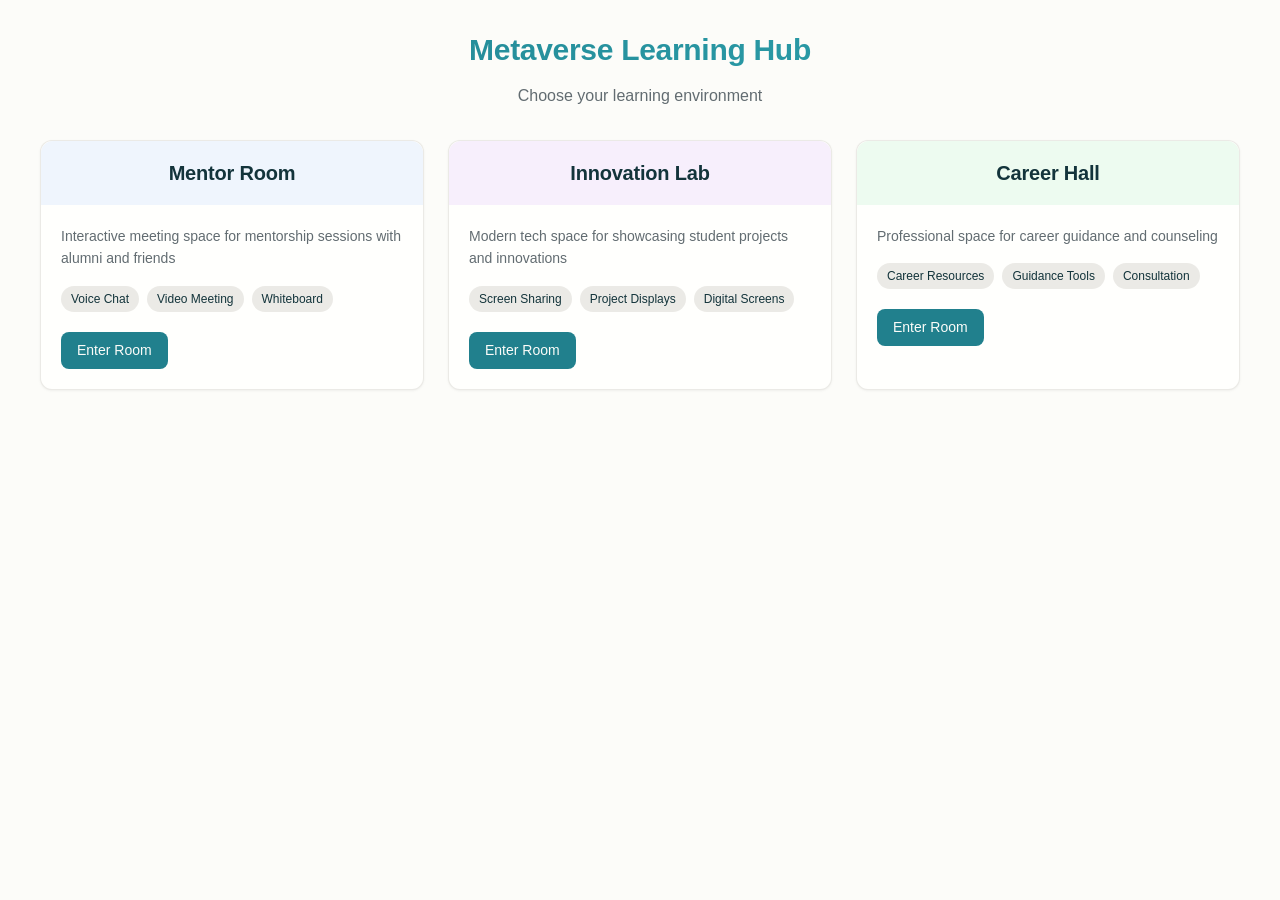
==== index.html @ 25797604 "Initial commit" ====
<!DOCTYPE html>
<html lang="en">
<head>
    <meta charset="UTF-8">
    <meta name="viewport" content="width=device-width, initial-scale=1.0">
    <title>Metaverse Hub - 3D Learning Platform</title>
    <link rel="stylesheet" href="style.css">
    <script src="https://cdnjs.cloudflare.com/ajax/libs/three.js/r128/three.min.js"></script>
    <script src="https://cdn.jsdelivr.net/npm/three@0.128.0/examples/js/loaders/GLTFLoader.js"></script>
    <script src="https://cdn.jsdelivr.net/npm/three@0.128.0/examples/js/controls/PointerLockControls.js"></script>
</head>
<body>
    <!-- Main Dashboard -->
    <div id="dashboard" class="dashboard">
        <div class="container">
            <header class="dashboard-header">
                <h1>Metaverse Learning Hub</h1>
                <p class="dashboard-subtitle">Choose your learning environment</p>
            </header>
            
            <div class="room-grid">
                <div class="room-card" data-room="mentor-room">
                    <div class="room-card-header" style="background: var(--color-bg-1);">
                        <h3>Mentor Room</h3>
                    </div>
                    <div class="room-card-body">
                        <p>Interactive meeting space for mentorship sessions with alumni and friends</p>
                        <div class="room-features">
                            <span class="feature-tag">Voice Chat</span>
                            <span class="feature-tag">Video Meeting</span>
                            <span class="feature-tag">Whiteboard</span>
                        </div>
                        <button class="btn btn--primary" onclick="selectRoom('mentor-room')">Enter Room</button>
                    </div>
                </div>

                <div class="room-card" data-room="innovation-lab">
                    <div class="room-card-header" style="background: var(--color-bg-5);">
                        <h3>Innovation Lab</h3>
                    </div>
                    <div class="room-card-body">
                        <p>Modern tech space for showcasing student projects and innovations</p>
                        <div class="room-features">
                            <span class="feature-tag">Screen Sharing</span>
                            <span class="feature-tag">Project Displays</span>
                            <span class="feature-tag">Digital Screens</span>
                        </div>
                        <button class="btn btn--primary" onclick="selectRoom('innovation-lab')">Enter Room</button>
                    </div>
                </div>

                <div class="room-card" data-room="career-hall">
                    <div class="room-card-header" style="background: var(--color-bg-3);">
                        <h3>Career Hall</h3>
                    </div>
                    <div class="room-card-body">
                        <p>Professional space for career guidance and counseling</p>
                        <div class="room-features">
                            <span class="feature-tag">Career Resources</span>
                            <span class="feature-tag">Guidance Tools</span>
                            <span class="feature-tag">Consultation</span>
                        </div>
                        <button class="btn btn--primary" onclick="selectRoom('career-hall')">Enter Room</button>
                    </div>
                </div>
            </div>
        </div>
    </div>

    <!-- Avatar Selection Modal -->
    <div id="avatar-modal" class="modal hidden">
        <div class="modal-content avatar-modal-content">
            <div class="modal-header">
                <h2>Create Your Avatar</h2>
                <button class="btn btn--outline btn--sm" onclick="closeAvatarModal()">×</button>
            </div>
            <div class="modal-body">
                <div class="avatar-creation-tabs">
                    <button class="tab-btn active" onclick="switchTab('upload')">Upload Photo</button>
                    <button class="tab-btn" onclick="switchTab('readyplayer')">Ready Player Me</button>
                    <button class="tab-btn" onclick="switchTab('preset')">Preset Avatars</button>
                </div>
                
                <!-- Photo Upload Tab -->
                <div id="upload-tab" class="tab-content active">
                    <div class="upload-section">
                        <div class="upload-area" id="upload-area">
                            <div class="upload-icon">📷</div>
                            <p>Click to upload your photo</p>
                            <p class="upload-hint">JPG, PNG up to 5MB</p>
                            <input type="file" id="photo-upload" accept="image/*" style="display: none;">
                        </div>
                        <div class="uploaded-photo hidden" id="uploaded-photo">
                            <img id="photo-preview" src="" alt="Uploaded photo">
                            <button class="btn btn--outline btn--sm" onclick="removePhoto()">Remove</button>
                        </div>
                    </div>
                    
                    <!-- AI Avatar Generation Options -->
                    <div class="ai-generation-options">
                        <h4>AI Avatar Generation</h4>
                        <div class="generation-modes">
                            <label class="radio-option">
                                <input type="radio" name="generation-mode" value="realistic" checked>
                                <span>Realistic (Matches your photo exactly)</span>
                            </label>
                            <label class="radio-option">
                                <input type="radio" name="generation-mode" value="stylized">
                                <span>Stylized (Artistic version)</span>
                            </label>
                            <label class="radio-option">
                                <input type="radio" name="generation-mode" value="cartoon">
                                <span>Cartoon (Fun animated style)</span>
                            </label>
                        </div>
                        
                        <!-- Advanced Customization -->
                        <div class="customization-options">
                            <h5>Customization Options</h5>
                            <div class="option-row">
                                <label>Hair Color:</label>
                                <select id="hair-color" class="form-control">
                                    <option value="auto">Auto (from photo)</option>
                                    <option value="black">Black</option>
                                    <option value="brown">Brown</option>
                                    <option value="blonde">Blonde</option>
                                    <option value="red">Red</option>
                                    <option value="gray">Gray</option>
                                </select>
                            </div>
                            <div class="option-row">
                                <label>Eye Color:</label>
                                <select id="eye-color" class="form-control">
                                    <option value="auto">Auto (from photo)</option>
                                    <option value="brown">Brown</option>
                                    <option value="blue">Blue</option>
                                    <option value="green">Green</option>
                                    <option value="hazel">Hazel</option>
                                </select>
                            </div>
                            <div class="option-row">
                                <label>Skin Tone:</label>
                                <select id="skin-tone" class="form-control">
                                    <option value="auto">Auto (from photo)</option>
                                    <option value="light">Light</option>
                                    <option value="medium">Medium</option>
                                    <option value="dark">Dark</option>
                                </select>
                            </div>
                        </div>
                    </div>
                    
                    <div class="form-group">
                        <label class="form-label">Avatar Name</label>
                        <input type="text" id="avatar-name" class="form-control" placeholder="Enter your name" value="Student">
                    </div>
                    
                    <div class="generation-status" id="generation-status">
                        <p id="status-text">Ready to generate your avatar!</p>
                    </div>
                    
                    <button class="btn btn--primary" onclick="generateAvatarFromPhoto()" id="generate-btn">
                        <span id="generate-text">Generate Avatar Instantly</span>
                    </button>
                </div>

                <!-- Ready Player Me Tab -->
                <div id="readyplayer-tab" class="tab-content">
                    <div class="readyplayer-section">
                        <h4>🎭 Ready Player Me Avatar Creator</h4>
                        <p>Create high-quality, realistic avatars using Ready Player Me's advanced system.</p>
                        
                        <div class="readyplayer-integration">
                            <div class="integration-info">
                                <h5>✨ Features Available:</h5>
                                <ul>
                                    <li>🎨 Advanced avatar customization</li>
                                    <li>👤 Realistic human-like avatars</li>
                                    <li>👕 Clothing and accessories</li>
                                    <li>🎭 Facial expressions and emotions</li>
                                    <li>💄 Hair, makeup, and styling options</li>
                                </ul>
                            </div>
                            
                            <div class="avatar-preview-section">
                                <h5>Your Avatar Preview:</h5>
                                <div id="readyplayer-preview" class="avatar-preview-container">
                                    <div class="preview-placeholder">
                                        <p>Create your avatar to see preview</p>
                                    </div>
                                </div>
                            </div>
                            
                            <div class="readyplayer-actions">
                                <button class="btn btn--primary btn--large" onclick="openReadyPlayerMeCreator()">
                                    🎨 Create Avatar with Ready Player Me
                                </button>
                                <button class="btn btn--secondary" onclick="loadSampleAvatars()">
                                    👥 Browse Sample Avatars
                                </button>
                            </div>
                            
                            <div class="form-group">
                                <label class="form-label">Avatar Name</label>
                                <input type="text" id="avatar-name-rpm" class="form-control" placeholder="Enter your name" value="Student">
                            </div>
                            
                            <div class="form-group">
                                <label class="form-label">Ready Player Me Avatar URL (Optional)</label>
                                <input type="url" id="readyplayer-url" class="form-control" placeholder="Paste your Ready Player Me avatar URL here">
                                <small class="form-hint">If you already have a Ready Player Me avatar, paste the URL here</small>
                            </div>
                            
                            <button class="btn btn--primary" onclick="loadReadyPlayerAvatar()" id="load-readyplayer-btn" disabled>
                                🚀 Use This Avatar
                            </button>
                        </div>
                    </div>
                </div>

                <!-- Preset Avatars Tab -->
                <div id="preset-tab" class="tab-content">
                    <!-- Leaderboard Section -->
                    <div class="leaderboard-section">
                        <h4>🏆 Leaderboard & Unlocked Avatars</h4>
                        <div class="score-display">
                            <span class="score-label">Your Score:</span>
                            <span class="score-value" id="user-score">0</span>
                            <span class="score-info">points</span>
                        </div>
                        <div class="leaderboard-preview">
                            <div class="leaderboard-item">
                                <span class="rank">1st</span>
                                <span class="name">Alex</span>
                                <span class="score">2,450</span>
                            </div>
                            <div class="leaderboard-item">
                                <span class="rank">2nd</span>
                                <span class="name">Jordan</span>
                                <span class="score">2,100</span>
                            </div>
                            <div class="leaderboard-item current-user">
                                <span class="rank">3rd</span>
                                <span class="name">You</span>
                                <span class="score">1,850</span>
                            </div>
                        </div>
                    </div>
                    
                    <div class="preset-avatars">
                        <h4>Available Avatars</h4>
                        <div class="preset-grid">
                            <!-- Basic Avatars (Always Available) -->
                            <div class="preset-avatar available" data-preset="male1" onclick="selectPreset('male1')">
                                <div class="preset-preview">👨</div>
                                <span>Male 1</span>
                                <div class="unlock-status">✓ Available</div>
                            </div>
                            <div class="preset-avatar available" data-preset="female1" onclick="selectPreset('female1')">
                                <div class="preset-preview">👩</div>
                                <span>Female 1</span>
                                <div class="unlock-status">✓ Available</div>
                            </div>
                            <div class="preset-avatar available" data-preset="male2" onclick="selectPreset('male2')">
                                <div class="preset-preview">🧑</div>
                                <span>Male 2</span>
                                <div class="unlock-status">✓ Available</div>
                            </div>
                            <div class="preset-avatar available" data-preset="female2" onclick="selectPreset('female2')">
                                <div class="preset-preview">👩‍💼</div>
                                <span>Female 2</span>
                                <div class="unlock-status">✓ Available</div>
                            </div>
                            
                            <!-- Premium Avatars (Unlockable) -->
                            <div class="preset-avatar locked" data-preset="ninja" onclick="selectPreset('ninja')">
                                <div class="preset-preview">🥷</div>
                                <span>Ninja</span>
                                <div class="unlock-status">🔒 500 pts</div>
                            </div>
                            <div class="preset-avatar locked" data-preset="robot" onclick="selectPreset('robot')">
                                <div class="preset-preview">🤖</div>
                                <span>Robot</span>
                                <div class="unlock-status">🔒 750 pts</div>
                            </div>
                            <div class="preset-avatar locked" data-preset="wizard" onclick="selectPreset('wizard')">
                                <div class="preset-preview">🧙‍♂️</div>
                                <span>Wizard</span>
                                <div class="unlock-status">🔒 1000 pts</div>
                            </div>
                            <div class="preset-avatar locked" data-preset="superhero" onclick="selectPreset('superhero')">
                                <div class="preset-preview">🦸‍♂️</div>
                                <span>Superhero</span>
                                <div class="unlock-status">🔒 1500 pts</div>
                            </div>
                            
                            <!-- Legendary Avatars (High Score Required) -->
                            <div class="preset-avatar locked" data-preset="dragon" onclick="selectPreset('dragon')">
                                <div class="preset-preview">🐉</div>
                                <span>Dragon</span>
                                <div class="unlock-status">🔒 2000 pts</div>
                            </div>
                            <div class="preset-avatar locked" data-preset="phoenix" onclick="selectPreset('phoenix')">
                                <div class="preset-preview">🔥</div>
                                <span>Phoenix</span>
                                <div class="unlock-status">🔒 2500 pts</div>
                            </div>
                            <div class="preset-avatar locked" data-preset="cosmic" onclick="selectPreset('cosmic')">
                                <div class="preset-preview">🌌</div>
                                <span>Cosmic</span>
                                <div class="unlock-status">🔒 3000 pts</div>
                            </div>
                            <div class="preset-avatar locked" data-preset="legendary" onclick="selectPreset('legendary')">
                                <div class="preset-preview">👑</div>
                                <span>Legendary</span>
                                <div class="unlock-status">🔒 5000 pts</div>
                            </div>
                        </div>
                        
                        <!-- Avatar Customization -->
                        <div class="avatar-customization">
                            <h5>Customize Selected Avatar</h5>
                            <div class="customization-controls">
                                <div class="control-group">
                                    <label>Color Theme:</label>
                                    <div class="color-palette">
                                        <div class="color-option" data-color="blue" style="background: #4a90e2;"></div>
                                        <div class="color-option" data-color="red" style="background: #e24a90;"></div>
                                        <div class="color-option" data-color="green" style="background: #2ecc71;"></div>
                                        <div class="color-option" data-color="purple" style="background: #9b59b6;"></div>
                                        <div class="color-option" data-color="gold" style="background: #f39c12;"></div>
                                    </div>
                                </div>
                                <div class="control-group">
                                    <label>Size:</label>
                                    <input type="range" id="avatar-size" min="0.8" max="1.2" step="0.1" value="1.0">
                                    <span id="size-value">1.0x</span>
                                </div>
                            </div>
                        </div>
                        
                        <div class="form-group">
                            <label class="form-label">Avatar Name</label>
                            <input type="text" id="avatar-name-preset" class="form-control" placeholder="Enter your name" value="Student">
                        </div>
                        <button class="btn btn--primary" onclick="usePresetAvatar()">Use This Avatar</button>
                    </div>
                </div>

                <div class="avatar-preview">
                    <div id="avatar-preview-canvas" style="width: 200px; height: 300px; margin: 20px auto; background: var(--color-bg-2); border-radius: var(--radius-lg);"></div>
                </div>
            </div>
            <div class="modal-footer">
                <button class="btn btn--primary" onclick="enterRoom()" id="enter-room-btn" disabled>Enter Room</button>
            </div>
        </div>
    </div>

    <!-- 3D Environment -->
    <div id="metaverse-space" class="metaverse-space hidden">
        <canvas id="three-canvas"></canvas>
        
        <!-- UI Controls -->
        <div class="ui-controls">
            <div class="top-controls">
                <div class="room-info">
                    <h3 id="current-room-name">Mentor Room</h3>
                    <span id="user-count">1 user online</span>
                </div>
                <button class="btn btn--secondary btn--sm" onclick="exitRoom()">Exit Room</button>
            </div>

            <div class="side-controls">
                <!-- Communication Controls -->
                <div class="control-panel">
                    <h4>Communication</h4>
                    <button id="mic-toggle" class="btn btn--outline btn--sm control-btn">
                        <span id="mic-status">🎤 Mic On</span>
                    </button>
                    <button id="screen-share" class="btn btn--outline btn--sm control-btn">
                        <span>📺 Share Screen</span>
                    </button>
                    <button id="chat-toggle" class="btn btn--outline btn--sm control-btn">
                        <span>💬 Chat</span>
                    </button>
                </div>

                <!-- Movement Controls -->
                <div class="control-panel">
                    <h4>Movement</h4>
                    <div class="movement-info">
                        <p>WASD - Move around</p>
                        <p>Mouse - Look around</p>
                        <p>Click - Interact</p>
                        <p>Shift - Run</p>
                        <p>Space - Jump</p>
                    </div>
                </div>

                <!-- Camera Controls -->
                <div class="control-panel">
                    <h4>Camera View</h4>
                    <button class="btn btn--outline btn--sm control-btn" onclick="setCameraView('first-person')">
                        <span>👁️ First Person</span>
                    </button>
                    <button class="btn btn--outline btn--sm control-btn" onclick="setCameraView('third-person')">
                        <span>👤 Third Person</span>
                    </button>
                    <button class="btn btn--outline btn--sm control-btn" onclick="setCameraView('free-look')">
                        <span>🔄 Free Look</span>
                    </button>
                </div>

                <!-- Room Switch -->
                <div class="control-panel">
                    <h4>Switch Room</h4>
                    <button class="btn btn--outline btn--sm control-btn" onclick="switchRoom('mentor-room')">Mentor</button>
                    <button class="btn btn--outline btn--sm control-btn" onclick="switchRoom('innovation-lab')">Innovation</button>
                    <button class="btn btn--outline btn--sm control-btn" onclick="switchRoom('career-hall')">Career</button>
                </div>
            </div>
        </div>

        <!-- Chat Panel -->
        <div id="chat-panel" class="chat-panel hidden">
            <div class="chat-header">
                <h4>Chat</h4>
                <button class="btn btn--outline btn--sm" onclick="toggleChat()">×</button>
            </div>
            <div class="chat-messages" id="chat-messages"></div>
            <div class="chat-input">
                <input type="text" id="chat-input" class="form-control" placeholder="Type your message..." onkeypress="handleChatInput(event)">
                <button class="btn btn--primary btn--sm" onclick="sendMessage()">Send</button>
            </div>
        </div>

        <!-- Loading Screen -->
        <div id="loading-screen" class="loading-screen">
            <div class="loading-content">
                <div class="loading-spinner"></div>
                <p>Loading 3D environment...</p>
            </div>
        </div>

        <!-- Screen Share Display -->
        <div id="shared-screen" class="shared-screen hidden">
            <div class="shared-screen-header">
                <h4>Screen Share Active</h4>
                <button class="btn btn--secondary btn--sm" onclick="stopScreenShare()">Stop Sharing</button>
            </div>
            <video id="shared-screen-video" autoplay></video>
        </div>
    </div>

    <script src="app.js"></script>
</body>
</html>
---- style.css ----
:root {
  /* Primitive Color Tokens */
  --color-white: rgba(255, 255, 255, 1);
  --color-black: rgba(0, 0, 0, 1);
  --color-cream-50: rgba(252, 252, 249, 1);
  --color-cream-100: rgba(255, 255, 253, 1);
  --color-gray-200: rgba(245, 245, 245, 1);
  --color-gray-300: rgba(167, 169, 169, 1);
  --color-gray-400: rgba(119, 124, 124, 1);
  --color-slate-500: rgba(98, 108, 113, 1);
  --color-brown-600: rgba(94, 82, 64, 1);
  --color-charcoal-700: rgba(31, 33, 33, 1);
  --color-charcoal-800: rgba(38, 40, 40, 1);
  --color-slate-900: rgba(19, 52, 59, 1);
  --color-teal-300: rgba(50, 184, 198, 1);
  --color-teal-400: rgba(45, 166, 178, 1);
  --color-teal-500: rgba(33, 128, 141, 1);
  --color-teal-600: rgba(29, 116, 128, 1);
  --color-teal-700: rgba(26, 104, 115, 1);
  --color-teal-800: rgba(41, 150, 161, 1);
  --color-red-400: rgba(255, 84, 89, 1);
  --color-red-500: rgba(192, 21, 47, 1);
  --color-orange-400: rgba(230, 129, 97, 1);
  --color-orange-500: rgba(168, 75, 47, 1);

  /* RGB versions for opacity control */
  --color-brown-600-rgb: 94, 82, 64;
  --color-teal-500-rgb: 33, 128, 141;
  --color-slate-900-rgb: 19, 52, 59;
  --color-slate-500-rgb: 98, 108, 113;
  --color-red-500-rgb: 192, 21, 47;
  --color-red-400-rgb: 255, 84, 89;
  --color-orange-500-rgb: 168, 75, 47;
  --color-orange-400-rgb: 230, 129, 97;

  /* Background color tokens (Light Mode) */
  --color-bg-1: rgba(59, 130, 246, 0.08); /* Light blue */
  --color-bg-2: rgba(245, 158, 11, 0.08); /* Light yellow */
  --color-bg-3: rgba(34, 197, 94, 0.08); /* Light green */
  --color-bg-4: rgba(239, 68, 68, 0.08); /* Light red */
  --color-bg-5: rgba(147, 51, 234, 0.08); /* Light purple */
  --color-bg-6: rgba(249, 115, 22, 0.08); /* Light orange */
  --color-bg-7: rgba(236, 72, 153, 0.08); /* Light pink */
  --color-bg-8: rgba(6, 182, 212, 0.08); /* Light cyan */

  /* Semantic Color Tokens (Light Mode) */
  --color-background: var(--color-cream-50);
  --color-surface: var(--color-cream-100);
  --color-text: var(--color-slate-900);
  --color-text-secondary: var(--color-slate-500);
  --color-primary: var(--color-teal-500);
  --color-primary-hover: var(--color-teal-600);
  --color-primary-active: var(--color-teal-700);
  --color-secondary: rgba(var(--color-brown-600-rgb), 0.12);
  --color-secondary-hover: rgba(var(--color-brown-600-rgb), 0.2);
  --color-secondary-active: rgba(var(--color-brown-600-rgb), 0.25);
  --color-border: rgba(var(--color-brown-600-rgb), 0.2);
  --color-btn-primary-text: var(--color-cream-50);
  --color-card-border: rgba(var(--color-brown-600-rgb), 0.12);
  --color-card-border-inner: rgba(var(--color-brown-600-rgb), 0.12);
  --color-error: var(--color-red-500);
  --color-success: var(--color-teal-500);
  --color-warning: var(--color-orange-500);
  --color-info: var(--color-slate-500);
  --color-focus-ring: rgba(var(--color-teal-500-rgb), 0.4);
  --color-select-caret: rgba(var(--color-slate-900-rgb), 0.8);

  /* Common style patterns */
  --focus-ring: 0 0 0 3px var(--color-focus-ring);
  --focus-outline: 2px solid var(--color-primary);
  --status-bg-opacity: 0.15;
  --status-border-opacity: 0.25;
  --select-caret-light: url("data:image/svg+xml,%3Csvg xmlns='http://www.w3.org/2000/svg' width='16' height='16' viewBox='0 0 24 24' fill='none' stroke='%23134252' stroke-width='2' stroke-linecap='round' stroke-linejoin='round'%3E%3Cpolyline points='6 9 12 15 18 9'%3E%3C/polyline%3E%3C/svg%3E");
  --select-caret-dark: url("data:image/svg+xml,%3Csvg xmlns='http://www.w3.org/2000/svg' width='16' height='16' viewBox='0 0 24 24' fill='none' stroke='%23f5f5f5' stroke-width='2' stroke-linecap='round' stroke-linejoin='round'%3E%3Cpolyline points='6 9 12 15 18 9'%3E%3C/polyline%3E%3C/svg%3E");

  /* RGB versions for opacity control */
  --color-success-rgb: 33, 128, 141;
  --color-error-rgb: 192, 21, 47;
  --color-warning-rgb: 168, 75, 47;
  --color-info-rgb: 98, 108, 113;

  /* Typography */
  --font-family-base: "FKGroteskNeue", "Geist", "Inter", -apple-system,
    BlinkMacSystemFont, "Segoe UI", Roboto, sans-serif;
  --font-family-mono: "Berkeley Mono", ui-monospace, SFMono-Regular, Menlo,
    Monaco, Consolas, monospace;
  --font-size-xs: 11px;
  --font-size-sm: 12px;
  --font-size-base: 14px;
  --font-size-md: 14px;
  --font-size-lg: 16px;
  --font-size-xl: 18px;
  --font-size-2xl: 20px;
  --font-size-3xl: 24px;
  --font-size-4xl: 30px;
  --font-weight-normal: 400;
  --font-weight-medium: 500;
  --font-weight-semibold: 550;
  --font-weight-bold: 600;
  --line-height-tight: 1.2;
  --line-height-normal: 1.5;
  --letter-spacing-tight: -0.01em;

  /* Spacing */
  --space-0: 0;
  --space-1: 1px;
  --space-2: 2px;
  --space-4: 4px;
  --space-6: 6px;
  --space-8: 8px;
  --space-10: 10px;
  --space-12: 12px;
  --space-16: 16px;
  --space-20: 20px;
  --space-24: 24px;
  --space-32: 32px;

  /* Border Radius */
  --radius-sm: 6px;
  --radius-base: 8px;
  --radius-md: 10px;
  --radius-lg: 12px;
  --radius-full: 9999px;

  /* Shadows */
  --shadow-xs: 0 1px 2px rgba(0, 0, 0, 0.02);
  --shadow-sm: 0 1px 3px rgba(0, 0, 0, 0.04), 0 1px 2px rgba(0, 0, 0, 0.02);
  --shadow-md: 0 4px 6px -1px rgba(0, 0, 0, 0.04),
    0 2px 4px -1px rgba(0, 0, 0, 0.02);
  --shadow-lg: 0 10px 15px -3px rgba(0, 0, 0, 0.04),
    0 4px 6px -2px rgba(0, 0, 0, 0.02);
  --shadow-inset-sm: inset 0 1px 0 rgba(255, 255, 255, 0.15),
    inset 0 -1px 0 rgba(0, 0, 0, 0.03);

  /* Animation */
  --duration-fast: 150ms;
  --duration-normal: 250ms;
  --ease-standard: cubic-bezier(0.16, 1, 0.3, 1);

  /* Layout */
  --container-sm: 640px;
  --container-md: 768px;
  --container-lg: 1024px;
  --container-xl: 1280px;
}

/* Dark mode colors */
@media (prefers-color-scheme: dark) {
  :root {
    /* RGB versions for opacity control (Dark Mode) */
    --color-gray-400-rgb: 119, 124, 124;
    --color-teal-300-rgb: 50, 184, 198;
    --color-gray-300-rgb: 167, 169, 169;
    --color-gray-200-rgb: 245, 245, 245;

    /* Background color tokens (Dark Mode) */
    --color-bg-1: rgba(29, 78, 216, 0.15); /* Dark blue */
    --color-bg-2: rgba(180, 83, 9, 0.15); /* Dark yellow */
    --color-bg-3: rgba(21, 128, 61, 0.15); /* Dark green */
    --color-bg-4: rgba(185, 28, 28, 0.15); /* Dark red */
    --color-bg-5: rgba(107, 33, 168, 0.15); /* Dark purple */
    --color-bg-6: rgba(194, 65, 12, 0.15); /* Dark orange */
    --color-bg-7: rgba(190, 24, 93, 0.15); /* Dark pink */
    --color-bg-8: rgba(8, 145, 178, 0.15); /* Dark cyan */

    /* Semantic Color Tokens (Dark Mode) */
    --color-background: var(--color-charcoal-700);
    --color-surface: var(--color-charcoal-800);
    --color-text: var(--color-gray-200);
    --color-text-secondary: rgba(var(--color-gray-300-rgb), 0.7);
    --color-primary: var(--color-teal-300);
    --color-primary-hover: var(--color-teal-400);
    --color-primary-active: var(--color-teal-800);
    --color-secondary: rgba(var(--color-gray-400-rgb), 0.15);
    --color-secondary-hover: rgba(var(--color-gray-400-rgb), 0.25);
    --color-secondary-active: rgba(var(--color-gray-400-rgb), 0.3);
    --color-border: rgba(var(--color-gray-400-rgb), 0.3);
    --color-error: var(--color-red-400);
    --color-success: var(--color-teal-300);
    --color-warning: var(--color-orange-400);
    --color-info: var(--color-gray-300);
    --color-focus-ring: rgba(var(--color-teal-300-rgb), 0.4);
    --color-btn-primary-text: var(--color-slate-900);
    --color-card-border: rgba(var(--color-gray-400-rgb), 0.2);
    --color-card-border-inner: rgba(var(--color-gray-400-rgb), 0.15);
    --shadow-inset-sm: inset 0 1px 0 rgba(255, 255, 255, 0.1),
      inset 0 -1px 0 rgba(0, 0, 0, 0.15);
    --button-border-secondary: rgba(var(--color-gray-400-rgb), 0.2);
    --color-border-secondary: rgba(var(--color-gray-400-rgb), 0.2);
    --color-select-caret: rgba(var(--color-gray-200-rgb), 0.8);

    /* Common style patterns - updated for dark mode */
    --focus-ring: 0 0 0 3px var(--color-focus-ring);
    --focus-outline: 2px solid var(--color-primary);
    --status-bg-opacity: 0.15;
    --status-border-opacity: 0.25;
    --select-caret-light: url("data:image/svg+xml,%3Csvg xmlns='http://www.w3.org/2000/svg' width='16' height='16' viewBox='0 0 24 24' fill='none' stroke='%23134252' stroke-width='2' stroke-linecap='round' stroke-linejoin='round'%3E%3Cpolyline points='6 9 12 15 18 9'%3E%3C/polyline%3E%3C/svg%3E");
    --select-caret-dark: url("data:image/svg+xml,%3Csvg xmlns='http://www.w3.org/2000/svg' width='16' height='16' viewBox='0 0 24 24' fill='none' stroke='%23f5f5f5' stroke-width='2' stroke-linecap='round' stroke-linejoin='round'%3E%3Cpolyline points='6 9 12 15 18 9'%3E%3C/polyline%3E%3C/svg%3E");

    /* RGB versions for dark mode */
    --color-success-rgb: var(--color-teal-300-rgb);
    --color-error-rgb: var(--color-red-400-rgb);
    --color-warning-rgb: var(--color-orange-400-rgb);
    --color-info-rgb: var(--color-gray-300-rgb);
  }
}

/* Data attribute for manual theme switching */
[data-color-scheme="dark"] {
  /* RGB versions for opacity control (dark mode) */
  --color-gray-400-rgb: 119, 124, 124;
  --color-teal-300-rgb: 50, 184, 198;
  --color-gray-300-rgb: 167, 169, 169;
  --color-gray-200-rgb: 245, 245, 245;

  /* Colorful background palette - Dark Mode */
  --color-bg-1: rgba(29, 78, 216, 0.15); /* Dark blue */
  --color-bg-2: rgba(180, 83, 9, 0.15); /* Dark yellow */
  --color-bg-3: rgba(21, 128, 61, 0.15); /* Dark green */
  --color-bg-4: rgba(185, 28, 28, 0.15); /* Dark red */
  --color-bg-5: rgba(107, 33, 168, 0.15); /* Dark purple */
  --color-bg-6: rgba(194, 65, 12, 0.15); /* Dark orange */
  --color-bg-7: rgba(190, 24, 93, 0.15); /* Dark pink */
  --color-bg-8: rgba(8, 145, 178, 0.15); /* Dark cyan */

  /* Semantic Color Tokens (Dark Mode) */
  --color-background: var(--color-charcoal-700);
  --color-surface: var(--color-charcoal-800);
  --color-text: var(--color-gray-200);
  --color-text-secondary: rgba(var(--color-gray-300-rgb), 0.7);
  --color-primary: var(--color-teal-300);
  --color-primary-hover: var(--color-teal-400);
  --color-primary-active: var(--color-teal-800);
  --color-secondary: rgba(var(--color-gray-400-rgb), 0.15);
  --color-secondary-hover: rgba(var(--color-gray-400-rgb), 0.25);
  --color-secondary-active: rgba(var(--color-gray-400-rgb), 0.3);
  --color-border: rgba(var(--color-gray-400-rgb), 0.3);
  --color-error: var(--color-red-400);
  --color-success: var(--color-teal-300);
  --color-warning: var(--color-orange-400);
  --color-info: var(--color-gray-300);
  --color-focus-ring: rgba(var(--color-teal-300-rgb), 0.4);
  --color-btn-primary-text: var(--color-slate-900);
  --color-card-border: rgba(var(--color-gray-400-rgb), 0.15);
  --color-card-border-inner: rgba(var(--color-gray-400-rgb), 0.15);
  --shadow-inset-sm: inset 0 1px 0 rgba(255, 255, 255, 0.1),
    inset 0 -1px 0 rgba(0, 0, 0, 0.15);
  --color-border-secondary: rgba(var(--color-gray-400-rgb), 0.2);
  --color-select-caret: rgba(var(--color-gray-200-rgb), 0.8);

  /* Common style patterns - updated for dark mode */
  --focus-ring: 0 0 0 3px var(--color-focus-ring);
  --focus-outline: 2px solid var(--color-primary);
  --status-bg-opacity: 0.15;
  --status-border-opacity: 0.25;
  --select-caret-light: url("data:image/svg+xml,%3Csvg xmlns='http://www.w3.org/2000/svg' width='16' height='16' viewBox='0 0 24 24' fill='none' stroke='%23134252' stroke-width='2' stroke-linecap='round' stroke-linejoin='round'%3E%3Cpolyline points='6 9 12 15 18 9'%3E%3C/polyline%3E%3C/svg%3E");
  --select-caret-dark: url("data:image/svg+xml,%3Csvg xmlns='http://www.w3.org/2000/svg' width='16' height='16' viewBox='0 0 24 24' fill='none' stroke='%23f5f5f5' stroke-width='2' stroke-linecap='round' stroke-linejoin='round'%3E%3Cpolyline points='6 9 12 15 18 9'%3E%3C/polyline%3E%3C/svg%3E");

  /* RGB versions for dark mode */
  --color-success-rgb: var(--color-teal-300-rgb);
  --color-error-rgb: var(--color-red-400-rgb);
  --color-warning-rgb: var(--color-orange-400-rgb);
  --color-info-rgb: var(--color-gray-300-rgb);
}

[data-color-scheme="light"] {
  /* RGB versions for opacity control (light mode) */
  --color-brown-600-rgb: 94, 82, 64;
  --color-teal-500-rgb: 33, 128, 141;
  --color-slate-900-rgb: 19, 52, 59;

  /* Semantic Color Tokens (Light Mode) */
  --color-background: var(--color-cream-50);
  --color-surface: var(--color-cream-100);
  --color-text: var(--color-slate-900);
  --color-text-secondary: var(--color-slate-500);
  --color-primary: var(--color-teal-500);
  --color-primary-hover: var(--color-teal-600);
  --color-primary-active: var(--color-teal-700);
  --color-secondary: rgba(var(--color-brown-600-rgb), 0.12);
  --color-secondary-hover: rgba(var(--color-brown-600-rgb), 0.2);
  --color-secondary-active: rgba(var(--color-brown-600-rgb), 0.25);
  --color-border: rgba(var(--color-brown-600-rgb), 0.2);
  --color-btn-primary-text: var(--color-cream-50);
  --color-card-border: rgba(var(--color-brown-600-rgb), 0.12);
  --color-card-border-inner: rgba(var(--color-brown-600-rgb), 0.12);
  --color-error: var(--color-red-500);
  --color-success: var(--color-teal-500);
  --color-warning: var(--color-orange-500);
  --color-info: var(--color-slate-500);
  --color-focus-ring: rgba(var(--color-teal-500-rgb), 0.4);

  /* RGB versions for light mode */
  --color-success-rgb: var(--color-teal-500-rgb);
  --color-error-rgb: var(--color-red-500-rgb);
  --color-warning-rgb: var(--color-orange-500-rgb);
  --color-info-rgb: var(--color-slate-500-rgb);
}

/* Base styles */
html {
  font-size: var(--font-size-base);
  font-family: var(--font-family-base);
  line-height: var(--line-height-normal);
  color: var(--color-text);
  background-color: var(--color-background);
  -webkit-font-smoothing: antialiased;
  box-sizing: border-box;
}

body {
  margin: 0;
  padding: 0;
}

*,
*::before,
*::after {
  box-sizing: inherit;
}

/* Typography */
h1,
h2,
h3,
h4,
h5,
h6 {
  margin: 0;
  font-weight: var(--font-weight-semibold);
  line-height: var(--line-height-tight);
  color: var(--color-text);
  letter-spacing: var(--letter-spacing-tight);
}

h1 {
  font-size: var(--font-size-4xl);
}
h2 {
  font-size: var(--font-size-3xl);
}
h3 {
  font-size: var(--font-size-2xl);
}
h4 {
  font-size: var(--font-size-xl);
}
h5 {
  font-size: var(--font-size-lg);
}
h6 {
  font-size: var(--font-size-md);
}

p {
  margin: 0 0 var(--space-16) 0;
}

a {
  color: var(--color-primary);
  text-decoration: none;
  transition: color var(--duration-fast) var(--ease-standard);
}

a:hover {
  color: var(--color-primary-hover);
}

code,
pre {
  font-family: var(--font-family-mono);
  font-size: calc(var(--font-size-base) * 0.95);
  background-color: var(--color-secondary);
  border-radius: var(--radius-sm);
}

code {
  padding: var(--space-1) var(--space-4);
}

pre {
  padding: var(--space-16);
  margin: var(--space-16) 0;
  overflow: auto;
  border: 1px solid var(--color-border);
}

pre code {
  background: none;
  padding: 0;
}

/* Buttons */
.btn {
  display: inline-flex;
  align-items: center;
  justify-content: center;
  padding: var(--space-8) var(--space-16);
  border-radius: var(--radius-base);
  font-size: var(--font-size-base);
  font-weight: 500;
  line-height: 1.5;
  cursor: pointer;
  transition: all var(--duration-normal) var(--ease-standard);
  border: none;
  text-decoration: none;
  position: relative;
}

.btn:focus-visible {
  outline: none;
  box-shadow: var(--focus-ring);
}

.btn--primary {
  background: var(--color-primary);
  color: var(--color-btn-primary-text);
}

.btn--primary:hover {
  background: var(--color-primary-hover);
}

.btn--primary:active {
  background: var(--color-primary-active);
}

.btn--secondary {
  background: var(--color-secondary);
  color: var(--color-text);
}

.btn--secondary:hover {
  background: var(--color-secondary-hover);
}

.btn--secondary:active {
  background: var(--color-secondary-active);
}

.btn--outline {
  background: transparent;
  border: 1px solid var(--color-border);
  color: var(--color-text);
}

.btn--outline:hover {
  background: var(--color-secondary);
}

.btn--sm {
  padding: var(--space-4) var(--space-12);
  font-size: var(--font-size-sm);
  border-radius: var(--radius-sm);
}

.btn--lg {
  padding: var(--space-10) var(--space-20);
  font-size: var(--font-size-lg);
  border-radius: var(--radius-md);
}

.btn--full-width {
  width: 100%;
}

.btn:disabled {
  opacity: 0.5;
  cursor: not-allowed;
}

/* Form elements */
.form-control {
  display: block;
  width: 100%;
  padding: var(--space-8) var(--space-12);
  font-size: var(--font-size-md);
  line-height: 1.5;
  color: var(--color-text);
  background-color: var(--color-surface);
  border: 1px solid var(--color-border);
  border-radius: var(--radius-base);
  transition: border-color var(--duration-fast) var(--ease-standard),
    box-shadow var(--duration-fast) var(--ease-standard);
}

textarea.form-control {
  font-family: var(--font-family-base);
  font-size: var(--font-size-base);
}

select.form-control {
  padding: var(--space-8) var(--space-12);
  -webkit-appearance: none;
  -moz-appearance: none;
  appearance: none;
  background-image: var(--select-caret-light);
  background-repeat: no-repeat;
  background-position: right var(--space-12) center;
  background-size: 16px;
  padding-right: var(--space-32);
}

/* Add a dark mode specific caret */
@media (prefers-color-scheme: dark) {
  select.form-control {
    background-image: var(--select-caret-dark);
  }
}

/* Also handle data-color-scheme */
[data-color-scheme="dark"] select.form-control {
  background-image: var(--select-caret-dark);
}

[data-color-scheme="light"] select.form-control {
  background-image: var(--select-caret-light);
}

.form-control:focus {
  border-color: var(--color-primary);
  outline: var(--focus-outline);
}

.form-label {
  display: block;
  margin-bottom: var(--space-8);
  font-weight: var(--font-weight-medium);
  font-size: var(--font-size-sm);
}

.form-group {
  margin-bottom: var(--space-16);
}

/* Card component */
.card {
  background-color: var(--color-surface);
  border-radius: var(--radius-lg);
  border: 1px solid var(--color-card-border);
  box-shadow: var(--shadow-sm);
  overflow: hidden;
  transition: box-shadow var(--duration-normal) var(--ease-standard);
}

.card:hover {
  box-shadow: var(--shadow-md);
}

.card__body {
  padding: var(--space-16);
}

.card__header,
.card__footer {
  padding: var(--space-16);
  border-bottom: 1px solid var(--color-card-border-inner);
}

/* Status indicators - simplified with CSS variables */
.status {
  display: inline-flex;
  align-items: center;
  padding: var(--space-6) var(--space-12);
  border-radius: var(--radius-full);
  font-weight: var(--font-weight-medium);
  font-size: var(--font-size-sm);
}

.status--success {
  background-color: rgba(
    var(--color-success-rgb, 33, 128, 141),
    var(--status-bg-opacity)
  );
  color: var(--color-success);
  border: 1px solid
    rgba(var(--color-success-rgb, 33, 128, 141), var(--status-border-opacity));
}

.status--error {
  background-color: rgba(
    var(--color-error-rgb, 192, 21, 47),
    var(--status-bg-opacity)
  );
  color: var(--color-error);
  border: 1px solid
    rgba(var(--color-error-rgb, 192, 21, 47), var(--status-border-opacity));
}

.status--warning {
  background-color: rgba(
    var(--color-warning-rgb, 168, 75, 47),
    var(--status-bg-opacity)
  );
  color: var(--color-warning);
  border: 1px solid
    rgba(var(--color-warning-rgb, 168, 75, 47), var(--status-border-opacity));
}

.status--info {
  background-color: rgba(
    var(--color-info-rgb, 98, 108, 113),
    var(--status-bg-opacity)
  );
  color: var(--color-info);
  border: 1px solid
    rgba(var(--color-info-rgb, 98, 108, 113), var(--status-border-opacity));
}

/* Container layout */
.container {
  width: 100%;
  margin-right: auto;
  margin-left: auto;
  padding-right: var(--space-16);
  padding-left: var(--space-16);
}

@media (min-width: 640px) {
  .container {
    max-width: var(--container-sm);
  }
}
@media (min-width: 768px) {
  .container {
    max-width: var(--container-md);
  }
}
@media (min-width: 1024px) {
  .container {
    max-width: var(--container-lg);
  }
}
@media (min-width: 1280px) {
  .container {
    max-width: var(--container-xl);
  }
}

/* Utility classes */
.flex {
  display: flex;
}
.flex-col {
  flex-direction: column;
}
.items-center {
  align-items: center;
}
.justify-center {
  justify-content: center;
}
.justify-between {
  justify-content: space-between;
}
.gap-4 {
  gap: var(--space-4);
}
.gap-8 {
  gap: var(--space-8);
}
.gap-16 {
  gap: var(--space-16);
}

.m-0 {
  margin: 0;
}
.mt-8 {
  margin-top: var(--space-8);
}
.mb-8 {
  margin-bottom: var(--space-8);
}
.mx-8 {
  margin-left: var(--space-8);
  margin-right: var(--space-8);
}
.my-8 {
  margin-top: var(--space-8);
  margin-bottom: var(--space-8);
}

.p-0 {
  padding: 0;
}
.py-8 {
  padding-top: var(--space-8);
  padding-bottom: var(--space-8);
}
.px-8 {
  padding-left: var(--space-8);
  padding-right: var(--space-8);
}
.py-16 {
  padding-top: var(--space-16);
  padding-bottom: var(--space-16);
}
.px-16 {
  padding-left: var(--space-16);
  padding-right: var(--space-16);
}

.block {
  display: block;
}
.hidden {
  display: none;
}

/* Accessibility */
.sr-only {
  position: absolute;
  width: 1px;
  height: 1px;
  padding: 0;
  margin: -1px;
  overflow: hidden;
  clip: rect(0, 0, 0, 0);
  white-space: nowrap;
  border-width: 0;
}

:focus-visible {
  outline: var(--focus-outline);
  outline-offset: 2px;
}

/* Dark mode specifics */
[data-color-scheme="dark"] .btn--outline {
  border: 1px solid var(--color-border-secondary);
}

@font-face {
  font-family: 'FKGroteskNeue';
  src: url('https://r2cdn.perplexity.ai/fonts/FKGroteskNeue.woff2')
    format('woff2');
}

/* END PERPLEXITY DESIGN SYSTEM */
/* Dashboard Styles */
.dashboard {
    min-height: 100vh;
    padding: var(--space-32) 0;
    background: var(--color-background);
}

.dashboard-header {
    text-align: center;
    margin-bottom: var(--space-32);
}

.dashboard-header h1 {
    font-size: var(--font-size-4xl);
    margin-bottom: var(--space-16);
    background: linear-gradient(135deg, var(--color-primary), var(--color-teal-400));
    -webkit-background-clip: text;
    -webkit-text-fill-color: transparent;
    background-clip: text;
}

.dashboard-subtitle {
    font-size: var(--font-size-lg);
    color: var(--color-text-secondary);
    margin: 0;
}

.room-grid {
    display: grid;
    grid-template-columns: repeat(auto-fit, minmax(320px, 1fr));
    gap: var(--space-24);
    max-width: 1200px;
    margin: 0 auto;
}

.room-card {
    background: var(--color-surface);
    border-radius: var(--radius-lg);
    border: 1px solid var(--color-card-border);
    box-shadow: var(--shadow-sm);
    overflow: hidden;
    transition: all var(--duration-normal) var(--ease-standard);
    cursor: pointer;
}

.room-card:hover {
    transform: translateY(-4px);
    box-shadow: var(--shadow-lg);
}

.room-card-header {
    padding: var(--space-20);
    text-align: center;
    border-radius: var(--radius-lg) var(--radius-lg) 0 0;
}

.room-card-header h3 {
    color: var(--color-text);
    margin: 0;
    font-size: var(--font-size-2xl);
}

.room-card-body {
    padding: var(--space-20);
}

.room-card-body p {
    color: var(--color-text-secondary);
    margin-bottom: var(--space-16);
    line-height: 1.6;
}

.room-features {
    display: flex;
    flex-wrap: wrap;
    gap: var(--space-8);
    margin-bottom: var(--space-20);
}

.feature-tag {
    background: var(--color-secondary);
    color: var(--color-text);
    padding: var(--space-4) var(--space-10);
    border-radius: var(--radius-full);
    font-size: var(--font-size-sm);
    font-weight: var(--font-weight-medium);
}

/* Modal Styles */
.modal {
    position: fixed;
    top: 0;
    left: 0;
    width: 100%;
    height: 100%;
    background: rgba(0, 0, 0, 0.8);
    display: flex;
    align-items: center;
    justify-content: center;
    z-index: 1000;
}

.modal.hidden {
    display: none;
}

.modal-content {
    background: var(--color-surface);
    border-radius: var(--radius-lg);
    width: 90%;
    max-width: 500px;
    max-height: 80vh;
    overflow: hidden;
    box-shadow: var(--shadow-lg);
}

.modal-header {
    padding: var(--space-20);
    border-bottom: 1px solid var(--color-border);
    display: flex;
    justify-content: space-between;
    align-items: center;
}

.modal-header h2 {
    margin: 0;
    color: var(--color-text);
}

.modal-body {
    padding: var(--space-20);
}

.modal-footer {
    padding: var(--space-20);
    border-top: 1px solid var(--color-border);
    text-align: right;
}

.avatar-preview {
    margin-bottom: var(--space-20);
}

.avatar-info {
    color: var(--color-text-secondary);
    font-size: var(--font-size-sm);
    text-align: center;
    margin: var(--space-16) 0 0 0;
}

/* 3D Environment Styles */
.metaverse-space {
    position: fixed;
    top: 0;
    left: 0;
    width: 100%;
    height: 100%;
    background: var(--color-slate-900);
    overflow: hidden;
}

.metaverse-space.hidden {
    display: none;
}

#three-canvas {
    width: 100%;
    height: 100%;
    display: block;
}

/* UI Controls */
.ui-controls {
    position: absolute;
    top: 0;
    left: 0;
    width: 100%;
    height: 100%;
    pointer-events: none;
    z-index: 10;
}

.top-controls {
    position: absolute;
    top: var(--space-20);
    left: var(--space-20);
    right: var(--space-20);
    display: flex;
    justify-content: space-between;
    align-items: center;
    pointer-events: auto;
}

.room-info h3 {
    color: var(--color-white);
    margin: 0;
    font-size: var(--font-size-xl);
}

.room-info span {
    color: rgba(255, 255, 255, 0.8);
    font-size: var(--font-size-sm);
}

.side-controls {
    position: absolute;
    top: 80px;
    right: var(--space-20);
    width: 200px;
    pointer-events: auto;
}

.control-panel {
    background: rgba(0, 0, 0, 0.8);
    border-radius: var(--radius-lg);
    padding: var(--space-16);
    margin-bottom: var(--space-12);
    backdrop-filter: blur(10px);
}

.control-panel h4 {
    color: var(--color-white);
    margin: 0 0 var(--space-12) 0;
    font-size: var(--font-size-sm);
    text-transform: uppercase;
    letter-spacing: 0.05em;
}

.control-btn {
    width: 100%;
    margin-bottom: var(--space-8);
    background: rgba(255, 255, 255, 0.1) !important;
    border: 1px solid rgba(255, 255, 255, 0.2) !important;
    color: var(--color-white) !important;
    text-align: left;
}

.control-btn:hover {
    background: rgba(255, 255, 255, 0.2) !important;
}

.movement-info p {
    color: rgba(255, 255, 255, 0.8);
    font-size: var(--font-size-xs);
    margin: 0 0 var(--space-4) 0;
}

/* Chat Panel */
.chat-panel {
    position: absolute;
    bottom: var(--space-20);
    left: var(--space-20);
    width: 300px;
    height: 400px;
    background: rgba(0, 0, 0, 0.9);
    border-radius: var(--radius-lg);
    backdrop-filter: blur(15px);
    border: 1px solid rgba(255, 255, 255, 0.1);
    display: flex;
    flex-direction: column;
    pointer-events: auto;
}

.chat-panel.hidden {
    display: none;
}

.chat-header {
    padding: var(--space-12) var(--space-16);
    border-bottom: 1px solid rgba(255, 255, 255, 0.1);
    display: flex;
    justify-content: space-between;
    align-items: center;
}

.chat-header h4 {
    color: var(--color-white);
    margin: 0;
    font-size: var(--font-size-md);
}

.chat-messages {
    flex: 1;
    padding: var(--space-12);
    overflow-y: auto;
    color: var(--color-white);
    font-size: var(--font-size-sm);
}

.chat-input {
    padding: var(--space-12);
    border-top: 1px solid rgba(255, 255, 255, 0.1);
    display: flex;
    gap: var(--space-8);
}

.chat-input .form-control {
    flex: 1;
    background: rgba(255, 255, 255, 0.1);
    border: 1px solid rgba(255, 255, 255, 0.2);
    color: var(--color-white);
}

.chat-input .form-control::placeholder {
    color: rgba(255, 255, 255, 0.5);
}

/* Loading Screen */
.loading-screen {
    position: absolute;
    top: 0;
    left: 0;
    width: 100%;
    height: 100%;
    background: rgba(0, 0, 0, 0.9);
    display: flex;
    align-items: center;
    justify-content: center;
    z-index: 100;
}

.loading-content {
    text-align: center;
    color: var(--color-white);
}

.loading-spinner {
    width: 50px;
    height: 50px;
    border: 3px solid rgba(255, 255, 255, 0.3);
    border-top: 3px solid var(--color-primary);
    border-radius: 50%;
    animation: spin 1s linear infinite;
    margin: 0 auto var(--space-16);
}

@keyframes spin {
    0% { transform: rotate(0deg); }
    100% { transform: rotate(360deg); }
}

/* Screen Share */
.shared-screen {
    position: absolute;
    top: 50%;
    left: 50%;
    transform: translate(-50%, -50%);
    background: rgba(0, 0, 0, 0.9);
    border-radius: var(--radius-lg);
    padding: var(--space-16);
    pointer-events: auto;
    max-width: 80%;
    max-height: 80%;
}

.shared-screen.hidden {
    display: none;
}

.shared-screen-header {
    display: flex;
    justify-content: space-between;
    align-items: center;
    margin-bottom: var(--space-12);
    color: var(--color-white);
}

.shared-screen-header h4 {
    margin: 0;
}

#shared-screen-video {
    width: 100%;
    max-width: 600px;
    border-radius: var(--radius-base);
}

/* Chat Message Styles */
.chat-message {
    margin-bottom: var(--space-8);
    padding: var(--space-6) var(--space-10);
    background: rgba(255, 255, 255, 0.1);
    border-radius: var(--radius-base);
}

.chat-message-sender {
    font-weight: var(--font-weight-medium);
    color: var(--color-primary);
    margin-bottom: var(--space-2);
}

.chat-message-text {
    color: var(--color-white);
}

/* Responsive Design */
@media (max-width: 768px) {
    .room-grid {
        grid-template-columns: 1fr;
        gap: var(--space-16);
    }
    
    .side-controls {
        width: 180px;
        right: var(--space-12);
    }
    
    .chat-panel {
        width: 280px;
        left: var(--space-12);
    }
    
    .top-controls {
        left: var(--space-12);
        right: var(--space-12);
    }
}

/* Button State Indicators */
.control-btn.active {
    background: var(--color-primary) !important;
    border-color: var(--color-primary) !important;
}

.control-btn.muted {
    background: var(--color-error) !important;
    border-color: var(--color-error) !important;
}

/* Avatar Selection Styles */
.avatar-options {
    text-align: center;
}

/* Avatar Creation Modal */
.avatar-modal-content {
    max-width: 600px;
    max-height: 90vh;
    overflow-y: auto;
}

.avatar-creation-tabs {
    display: flex;
    border-bottom: 1px solid var(--color-border);
    margin-bottom: var(--space-20);
}

.tab-btn {
    flex: 1;
    padding: var(--space-12) var(--space-16);
    background: transparent;
    border: none;
    border-bottom: 2px solid transparent;
    color: var(--color-text-secondary);
    cursor: pointer;
    transition: all var(--duration-fast) var(--ease-standard);
}

.tab-btn.active {
    color: var(--color-primary);
    border-bottom-color: var(--color-primary);
}

.tab-btn:hover {
    color: var(--color-text);
}

.tab-content {
    display: none;
}

.tab-content.active {
    display: block;
}

/* Upload Section */
.upload-section {
    margin-bottom: var(--space-20);
}

.upload-area {
    border: 2px dashed var(--color-border);
    border-radius: var(--radius-lg);
    padding: var(--space-32);
    text-align: center;
    cursor: pointer;
    transition: all var(--duration-fast) var(--ease-standard);
    background: var(--color-bg-1);
}

.upload-area:hover {
    border-color: var(--color-primary);
    background: var(--color-bg-2);
}

.upload-area.dragover {
    border-color: var(--color-primary);
    background: var(--color-bg-2);
}

.upload-icon {
    font-size: 48px;
    margin-bottom: var(--space-12);
}

.upload-hint {
    color: var(--color-text-secondary);
    font-size: var(--font-size-sm);
    margin: var(--space-4) 0 0 0;
}

.uploaded-photo {
    text-align: center;
}

.uploaded-photo img {
    max-width: 200px;
    max-height: 200px;
    border-radius: var(--radius-lg);
    margin-bottom: var(--space-12);
}

/* Ready Player Me Section */
.readyplayer-section {
    text-align: center;
}

.readyplayer-integration {
    max-width: 600px;
    margin: 0 auto;
}

.integration-info {
    background: var(--color-bg-1);
    padding: var(--space-16);
    border-radius: var(--radius-base);
    margin-bottom: var(--space-20);
    text-align: left;
}

.integration-info h5 {
    color: var(--color-primary);
    margin-bottom: var(--space-12);
}

.integration-info ul {
    list-style: none;
    padding: 0;
    margin: 0;
}

.integration-info li {
    padding: var(--space-4) 0;
    color: var(--color-text);
}

.avatar-preview-section {
    margin: var(--space-20) 0;
}

.avatar-preview-container {
    width: 200px;
    height: 300px;
    margin: 0 auto;
    background: var(--color-bg-1);
    border-radius: var(--radius-base);
    border: 2px dashed var(--color-border);
    display: flex;
    align-items: center;
    justify-content: center;
    position: relative;
    overflow: hidden;
}

.preview-placeholder {
    text-align: center;
    color: var(--color-text-secondary);
}

.readyplayer-actions {
    display: flex;
    gap: var(--space-12);
    justify-content: center;
    margin: var(--space-20) 0;
    flex-wrap: wrap;
}

.btn--large {
    padding: var(--space-16) var(--space-24);
    font-size: var(--font-size-lg);
    font-weight: var(--font-weight-bold);
}

.form-hint {
    font-size: var(--font-size-sm);
    color: var(--color-text-secondary);
    margin-top: var(--space-4);
    display: block;
}

#load-readyplayer-btn:disabled {
    opacity: 0.5;
    cursor: not-allowed;
}

.sample-avatars {
    display: grid;
    grid-template-columns: repeat(auto-fit, minmax(150px, 1fr));
    gap: var(--space-12);
    margin: var(--space-20) 0;
}

.sample-avatar {
    background: var(--color-bg-1);
    border-radius: var(--radius-base);
    padding: var(--space-12);
    text-align: center;
    cursor: pointer;
    transition: all 0.3s ease;
    border: 2px solid transparent;
}

.sample-avatar:hover {
    border-color: var(--color-primary);
    transform: translateY(-2px);
}

.sample-avatar.selected {
    border-color: var(--color-primary);
    background: var(--color-primary-light);
}

.sample-avatar img {
    width: 80px;
    height: 80px;
    border-radius: 50%;
    object-fit: cover;
    margin-bottom: var(--space-8);
}

.sample-avatar h6 {
    margin: 0;
    color: var(--color-text);
    font-size: var(--font-size-sm);
}

.readyplayer-section p {
    margin-bottom: var(--space-16);
    color: var(--color-text-secondary);
}

/* Preset Avatars */
.preset-avatars {
    text-align: center;
}

.preset-grid {
    display: grid;
    grid-template-columns: repeat(2, 1fr);
    gap: var(--space-16);
    margin-bottom: var(--space-20);
}

.preset-avatar {
    padding: var(--space-16);
    border: 2px solid var(--color-border);
    border-radius: var(--radius-lg);
    cursor: pointer;
    transition: all var(--duration-fast) var(--ease-standard);
    background: var(--color-surface);
}

.preset-avatar:hover {
    border-color: var(--color-primary);
    transform: translateY(-2px);
}

.preset-avatar.selected {
    border-color: var(--color-primary);
    background: var(--color-bg-1);
}

.preset-preview {
    font-size: 48px;
    margin-bottom: var(--space-8);
}

.preset-avatar span {
    display: block;
    font-size: var(--font-size-sm);
    color: var(--color-text);
}

/* AI Generation Options */
.ai-generation-options {
    margin-bottom: var(--space-20);
    padding: var(--space-16);
    background: var(--color-bg-1);
    border-radius: var(--radius-lg);
}

.ai-generation-options h4 {
    margin: 0 0 var(--space-16) 0;
    color: var(--color-text);
}

.generation-modes {
    margin-bottom: var(--space-16);
}

.radio-option {
    display: flex;
    align-items: center;
    margin-bottom: var(--space-8);
    cursor: pointer;
}

.radio-option input[type="radio"] {
    margin-right: var(--space-8);
}

.radio-option span {
    font-size: var(--font-size-sm);
    color: var(--color-text);
}

.customization-options {
    margin-top: var(--space-16);
}

.customization-options h5 {
    margin: 0 0 var(--space-12) 0;
    color: var(--color-text);
    font-size: var(--font-size-md);
}

.option-row {
    display: flex;
    align-items: center;
    margin-bottom: var(--space-12);
}

.option-row label {
    min-width: 100px;
    font-size: var(--font-size-sm);
    color: var(--color-text);
    margin-right: var(--space-12);
}

.option-row select {
    flex: 1;
    max-width: 200px;
}

/* Generation Status */
.generation-status {
    margin: var(--space-16) 0;
    padding: var(--space-12);
    background: var(--color-bg-1);
    border-radius: var(--radius-base);
    text-align: center;
}

#status-text {
    font-size: var(--font-size-sm);
    color: var(--color-text);
    margin: 0;
    font-weight: var(--font-weight-medium);
}

/* Loading Spinner in Button */
.loading-spinner {
    display: inline-block;
    width: 16px;
    height: 16px;
    border: 2px solid transparent;
    border-top: 2px solid currentColor;
    border-radius: 50%;
    animation: spin 1s linear infinite;
    margin-left: var(--space-8);
}

/* Leaderboard Styles */
.leaderboard-section {
    margin-bottom: var(--space-24);
    padding: var(--space-16);
    background: linear-gradient(135deg, var(--color-bg-1), var(--color-bg-2));
    border-radius: var(--radius-lg);
    border: 1px solid var(--color-border);
}

.leaderboard-section h4 {
    margin: 0 0 var(--space-16) 0;
    color: var(--color-text);
    text-align: center;
}

.score-display {
    text-align: center;
    margin-bottom: var(--space-16);
    padding: var(--space-12);
    background: var(--color-surface);
    border-radius: var(--radius-base);
}

.score-label {
    font-size: var(--font-size-sm);
    color: var(--color-text-secondary);
}

.score-value {
    font-size: var(--font-size-2xl);
    font-weight: var(--font-weight-bold);
    color: var(--color-primary);
    margin: 0 var(--space-8);
}

.score-info {
    font-size: var(--font-size-sm);
    color: var(--color-text-secondary);
}

.leaderboard-preview {
    display: flex;
    flex-direction: column;
    gap: var(--space-8);
}

.leaderboard-item {
    display: flex;
    justify-content: space-between;
    align-items: center;
    padding: var(--space-8) var(--space-12);
    background: var(--color-surface);
    border-radius: var(--radius-base);
    border: 1px solid var(--color-border);
}

.leaderboard-item.current-user {
    background: var(--color-bg-1);
    border-color: var(--color-primary);
}

.rank {
    font-weight: var(--font-weight-bold);
    color: var(--color-primary);
    min-width: 40px;
}

.name {
    flex: 1;
    margin: 0 var(--space-12);
    color: var(--color-text);
}

.score {
    font-weight: var(--font-weight-medium);
    color: var(--color-text);
}

/* Enhanced Preset Avatars */
.preset-grid {
    display: grid;
    grid-template-columns: repeat(auto-fit, minmax(120px, 1fr));
    gap: var(--space-12);
    margin-bottom: var(--space-20);
}

.preset-avatar {
    padding: var(--space-12);
    border: 2px solid var(--color-border);
    border-radius: var(--radius-lg);
    cursor: pointer;
    transition: all var(--duration-fast) var(--ease-standard);
    background: var(--color-surface);
    text-align: center;
    position: relative;
}

.preset-avatar.available {
    border-color: var(--color-success);
    background: rgba(var(--color-success-rgb), 0.1);
}

.preset-avatar.locked {
    border-color: var(--color-border);
    background: var(--color-secondary);
    opacity: 0.7;
    cursor: not-allowed;
}

.preset-avatar:hover:not(.locked) {
    border-color: var(--color-primary);
    transform: translateY(-2px);
    box-shadow: var(--shadow-md);
}

.preset-avatar.selected {
    border-color: var(--color-primary);
    background: var(--color-bg-1);
    transform: translateY(-2px);
    box-shadow: var(--shadow-md);
}

.preset-preview {
    font-size: 32px;
    margin-bottom: var(--space-8);
}

.unlock-status {
    font-size: var(--font-size-xs);
    font-weight: var(--font-weight-medium);
    margin-top: var(--space-4);
}

.preset-avatar.available .unlock-status {
    color: var(--color-success);
}

.preset-avatar.locked .unlock-status {
    color: var(--color-text-secondary);
}

/* Avatar Customization */
.avatar-customization {
    margin: var(--space-20) 0;
    padding: var(--space-16);
    background: var(--color-bg-1);
    border-radius: var(--radius-lg);
}

.avatar-customization h5 {
    margin: 0 0 var(--space-16) 0;
    color: var(--color-text);
}

.customization-controls {
    display: flex;
    flex-direction: column;
    gap: var(--space-16);
}

.control-group {
    display: flex;
    flex-direction: column;
    gap: var(--space-8);
}

.control-group label {
    font-size: var(--font-size-sm);
    color: var(--color-text);
    font-weight: var(--font-weight-medium);
}

.color-palette {
    display: flex;
    gap: var(--space-8);
}

.color-option {
    width: 32px;
    height: 32px;
    border-radius: 50%;
    cursor: pointer;
    border: 2px solid transparent;
    transition: all var(--duration-fast) var(--ease-standard);
}

.color-option:hover {
    transform: scale(1.1);
}

.color-option.selected {
    border-color: var(--color-text);
    transform: scale(1.1);
}

.control-group input[type="range"] {
    width: 100%;
    margin: var(--space-8) 0;
}

#size-value {
    font-size: var(--font-size-sm);
    color: var(--color-text-secondary);
    text-align: center;
}

/* Room Transition Effects */
.room-transition {
    position: fixed;
    top: 0;
    left: 0;
    width: 100%;
    height: 100%;
    background: var(--color-slate-900);
    z-index: 999;
    display: flex;
    align-items: center;
    justify-content: center;
    color: var(--color-white);
    font-size: var(--font-size-xl);
}

/* Interactive Elements Styling */
.interactive-object {
    cursor: pointer;
    transition: transform 0.2s ease;
}

.interactive-object:hover {
    transform: scale(1.05);
}

/* Status Indicators */
.status-indicator {
    position: absolute;
    top: var(--space-20);
    left: 50%;
    transform: translateX(-50%);
    padding: var(--space-8) var(--space-16);
    background: rgba(0, 0, 0, 0.8);
    color: var(--color-white);
    border-radius: var(--radius-full);
    font-size: var(--font-size-sm);
    pointer-events: none;
    z-index: 20;
}

/* User Interface Improvements */
.ui-controls button {
    transition: all var(--duration-fast) var(--ease-standard);
}

.ui-controls button:hover {
    transform: translateY(-1px);
}

/* Connection Status */
.connection-status {
    position: absolute;
    bottom: var(--space-20);
    right: var(--space-20);
    padding: var(--space-6) var(--space-12);
    background: rgba(0, 0, 0, 0.8);
    color: var(--color-white);
    border-radius: var(--radius-base);
    font-size: var(--font-size-xs);
    pointer-events: none;
}

.connection-status.connected {
    background: rgba(var(--color-success-rgb), 0.8);
}

.connection-status.connecting {
    background: rgba(var(--color-warning-rgb), 0.8);
}

.connection-status.disconnected {
    background: rgba(var(--color-error-rgb), 0.8);
}
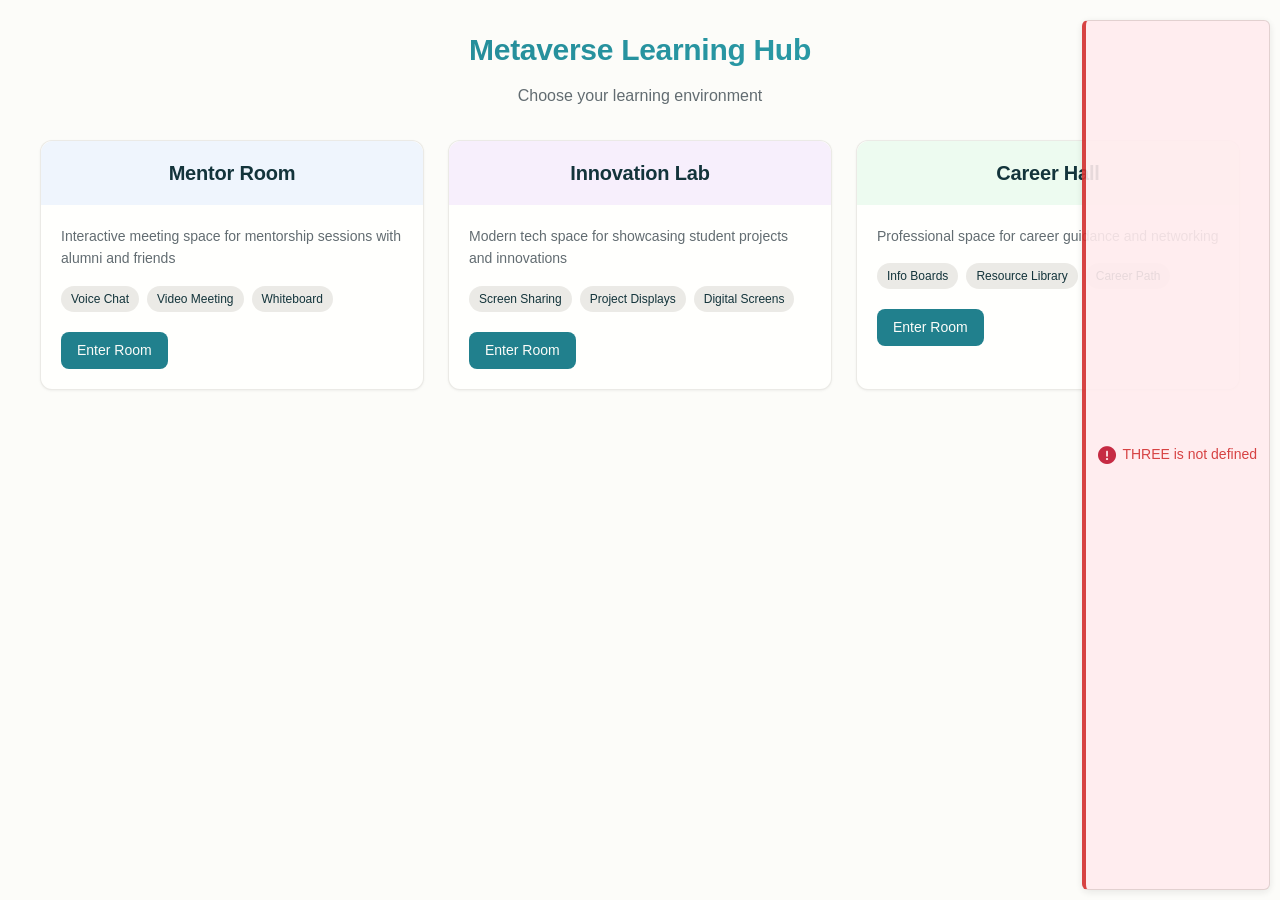
==== commit a8d5192b: "Initial commit for Metaverse Hub exported-assets" ====
--- a/index.html
+++ b/index.html
@@ -4,7 +4,15 @@
     <meta charset="UTF-8">
     <meta name="viewport" content="width=device-width, initial-scale=1.0">
     <title>Metaverse Hub - 3D Learning Platform</title>
+    <!-- Styles -->
     <link rel="stylesheet" href="style.css">
+    <link rel="stylesheet" href="notifications.css">
+    <link rel="stylesheet" href="avatar-selection.css">
+    <link rel="stylesheet" href="environment.css">
+    <link rel="stylesheet" href="modal.css">
+    <link rel="stylesheet" href="avaturn-upload.css">
+    <link rel="stylesheet" href="https://cdnjs.cloudflare.com/ajax/libs/font-awesome/6.0.0/css/all.min.css">
+    <!-- Scripts -->
     <script src="https://cdnjs.cloudflare.com/ajax/libs/three.js/r128/three.min.js"></script>
     <script src="https://cdn.jsdelivr.net/npm/three@0.128.0/examples/js/loaders/GLTFLoader.js"></script>
     <script src="https://cdn.jsdelivr.net/npm/three@0.128.0/examples/js/controls/PointerLockControls.js"></script>
@@ -54,11 +62,11 @@
                         <h3>Career Hall</h3>
                     </div>
                     <div class="room-card-body">
-                        <p>Professional space for career guidance and counseling</p>
+                        <p>Professional space for career guidance and networking</p>
                         <div class="room-features">
-                            <span class="feature-tag">Career Resources</span>
-                            <span class="feature-tag">Guidance Tools</span>
-                            <span class="feature-tag">Consultation</span>
+                            <span class="feature-tag">Info Boards</span>
+                            <span class="feature-tag">Resource Library</span>
+                            <span class="feature-tag">Career Path</span>
                         </div>
                         <button class="btn btn--primary" onclick="selectRoom('career-hall')">Enter Room</button>
                     </div>
@@ -67,295 +75,222 @@
         </div>
     </div>
 
+
+    <!-- 3D View Container -->
+    <div id="game-container" style="display: none;">
+        <div id="metaverse-space"></div>
+        <canvas id="three-canvas"></canvas>
+        
+        <!-- Loading Screen -->
+        <div id="loading-screen" style="display: none;">
+            <div class="loading-content">
+                <div class="spinner"></div>
+                <div id="loading-progress">Loading: 0%</div>
+            </div>
+        </div>
+        
+        <!-- Game UI -->
+        <div id="game-ui">
+            <div class="top-bar">
+                <button id="mic-toggle" class="ui-btn">
+                    <i class="fas fa-microphone"></i>
+                </button>
+                <button id="screen-share" class="ui-btn">
+                    <i class="fas fa-desktop"></i>
+                </button>
+                <button id="chat-toggle" class="ui-btn">
+                    <i class="fas fa-comments"></i>
+                </button>
+                <button id="exit-room" class="ui-btn" onclick="exitRoom()">
+                    <i class="fas fa-sign-out-alt"></i>
+                </button>
+            </div>
+            
+            <div id="chat-panel" class="side-panel" style="display: none;">
+                <div id="chat-messages"></div>
+                <div class="chat-input-container">
+                    <input type="text" id="chat-input" placeholder="Type a message...">
+                    <button onclick="sendMessage()">Send</button>
+                </div>
+            </div>
+        </div>
+
+    </div>
+
+            </div>
+        </div>
+    </div>
+
     <!-- Avatar Selection Modal -->
-    <div id="avatar-modal" class="modal hidden">
-        <div class="modal-content avatar-modal-content">
+    <div id="avatar-modal" class="modal">
+        <div class="modal-content">
             <div class="modal-header">
-                <h2>Create Your Avatar</h2>
-                <button class="btn btn--outline btn--sm" onclick="closeAvatarModal()">×</button>
-            </div>
+                <h2>Choose Your Avatar</h2>
+                <span id="current-room-name" class="room-name"></span>
+                <!-- No close button to prevent accidental closing -->
+            </div>
+            
             <div class="modal-body">
-                <div class="avatar-creation-tabs">
-                    <button class="tab-btn active" onclick="switchTab('upload')">Upload Photo</button>
-                    <button class="tab-btn" onclick="switchTab('readyplayer')">Ready Player Me</button>
-                    <button class="tab-btn" onclick="switchTab('preset')">Preset Avatars</button>
-                </div>
-                
-                <!-- Photo Upload Tab -->
-                <div id="upload-tab" class="tab-content active">
-                    <div class="upload-section">
-                        <div class="upload-area" id="upload-area">
-                            <div class="upload-icon">📷</div>
-                            <p>Click to upload your photo</p>
-                            <p class="upload-hint">JPG, PNG up to 5MB</p>
-                            <input type="file" id="photo-upload" accept="image/*" style="display: none;">
-                        </div>
-                        <div class="uploaded-photo hidden" id="uploaded-photo">
-                            <img id="photo-preview" src="" alt="Uploaded photo">
-                            <button class="btn btn--outline btn--sm" onclick="removePhoto()">Remove</button>
-                        </div>
+            <div class="avatar-creation-tabs">
+                <button class="tab-btn active" data-tab="preset-tab">Preset Avatars</button>
+                <button class="tab-btn" data-tab="upload-tab">Upload Photo</button>
+                <button class="tab-btn" data-tab="ready-tab">Ready Player Me</button>
+                <button class="tab-btn" data-tab="avaturn-tab">Create with Avaturn</button>
+            </div>            <!-- Preset Avatars Tab -->
+            <div id="preset-tab" class="tab-content" style="display: block;">
+                <div class="avatar-grid">
+                    <!-- 3D Model Avatars -->
+                    <div class="avatar-preset" data-preset="3d-male1" data-model="assets/3d-avatars/male-business.glb" onclick="selectPreset3D('assets/3d-avatars/male-business.glb')">
+                        <img src="assets/3d-avatars/male-business.png" alt="3D Male Business">
+                        <span>3D Business Male</span>
+                        <div class="model-badge">3D</div>
+                    </div>
+                    <div class="avatar-preset" data-preset="3d-female1" data-model="assets/3d-avatars/female-business.glb" onclick="selectPreset3D('assets/3d-avatars/female-business.glb')">
+                        <img src="assets/3d-avatars/female-business.png" alt="3D Female Business">
+                        <span>3D Business Female</span>
+                        <div class="model-badge">3D</div>
+                    </div>
+                    <div class="avatar-preset" data-preset="3d-male2" data-model="assets/3d-avatars/male-casual.glb" onclick="selectPreset3D('assets/3d-avatars/male-casual.glb')">
+                        <img src="assets/3d-avatars/male-casual.png" alt="3D Male Casual">
+                        <span>3D Casual Male</span>
+                        <div class="model-badge">3D</div>
+                    </div>
+                    <div class="avatar-preset" data-preset="3d-female2" data-model="assets/3d-avatars/female-casual.glb" onclick="selectPreset3D('assets/3d-avatars/female-casual.glb')">
+                        <img src="assets/3d-avatars/female-casual.png" alt="3D Female Casual">
+                        <span>3D Casual Female</span>
+                        <div class="model-badge">3D</div>
                     </div>
                     
-                    <!-- AI Avatar Generation Options -->
-                    <div class="ai-generation-options">
-                        <h4>AI Avatar Generation</h4>
-                        <div class="generation-modes">
-                            <label class="radio-option">
-                                <input type="radio" name="generation-mode" value="realistic" checked>
-                                <span>Realistic (Matches your photo exactly)</span>
-                            </label>
-                            <label class="radio-option">
-                                <input type="radio" name="generation-mode" value="stylized">
-                                <span>Stylized (Artistic version)</span>
-                            </label>
-                            <label class="radio-option">
-                                <input type="radio" name="generation-mode" value="cartoon">
-                                <span>Cartoon (Fun animated style)</span>
-                            </label>
-                        </div>
-                        
-                        <!-- Advanced Customization -->
-                        <div class="customization-options">
-                            <h5>Customization Options</h5>
-                            <div class="option-row">
-                                <label>Hair Color:</label>
-                                <select id="hair-color" class="form-control">
-                                    <option value="auto">Auto (from photo)</option>
-                                    <option value="black">Black</option>
-                                    <option value="brown">Brown</option>
-                                    <option value="blonde">Blonde</option>
-                                    <option value="red">Red</option>
-                                    <option value="gray">Gray</option>
-                                </select>
+                    <!-- Classic 2D Avatars -->
+                    <div class="avatar-preset" data-preset="male1" onclick="selectPreset('male1')">
+                        <img src="assets/avatars/male1.svg" alt="Male Avatar 1">
+                        <span>Classic Male 1</span>
+                        <div class="model-badge">2D</div>
+                    </div>
+                    <div class="avatar-preset" data-preset="female1" onclick="selectPreset('female1')">
+                        <img src="assets/avatars/female1.svg" alt="Female Avatar 1">
+                        <span>Classic Female 1</span>
+                        <div class="model-badge">2D</div>
+                    </div>
+                    <div class="avatar-preset" data-preset="male2" onclick="selectPreset('male2')">
+                        <img src="assets/avatars/male2.svg" alt="Male Avatar 2">
+                        <span>Classic Male 2</span>
+                        <div class="model-badge">2D</div>
+                    </div>
+                    <div class="avatar-preset" data-preset="female2" onclick="selectPreset('female2')">
+                        <img src="assets/avatars/female2.svg" alt="Female Avatar 2">
+                        <span>Classic Female 2</span>
+                        <div class="model-badge">2D</div>
+                    </div>
+                </div>
+            </div>
+            
+            <!-- Upload Photo Tab -->
+            <div id="upload-tab" class="tab-content">
+                <div class="upload-container">
+                    <div id="upload-area" class="upload-area">
+                        <div class="upload-icon">
+                            <i class="fas fa-cloud-upload-alt"></i>
+                        </div>
+                        <p>Click or drag photo here</p>
+                        <p class="upload-hint">JPG or PNG, max 5MB</p>
+                    </div>
+                    <input type="file" id="photo-upload" accept="image/*" style="display: none;">
+                    
+                    <div id="uploaded-photo" class="hidden">
+                        <img id="photo-preview" src="" alt="Uploaded photo">
+                        <button class="btn btn--outline" onclick="removePhoto()">Remove Photo</button>
+                    </div>
+                </div>
+            </div>
+            
+            <!-- Avaturn Tab -->
+            <div id="avaturn-tab" class="tab-content">
+                <div class="avaturn-container">
+                    <div class="avaturn-info">
+                        <h3>Upload Your Avaturn 3D Model</h3>
+                        <p>Upload your custom 3D avatar created with Avaturn.</p>
+                        <div class="avaturn-upload-area" id="avaturn-upload-area">
+                            <input type="file" id="avaturn-file" accept=".glb" style="display: none;">
+                            <div class="upload-content">
+                                <i class="fas fa-cube upload-icon"></i>
+                                <h4>Upload 3D Model</h4>
+                                <p>Drag and drop your .GLB file here<br>or click to browse</p>
+                                <p class="file-hint">Accepts .GLB files from Avaturn</p>
                             </div>
-                            <div class="option-row">
-                                <label>Eye Color:</label>
-                                <select id="eye-color" class="form-control">
-                                    <option value="auto">Auto (from photo)</option>
-                                    <option value="brown">Brown</option>
-                                    <option value="blue">Blue</option>
-                                    <option value="green">Green</option>
-                                    <option value="hazel">Hazel</option>
-                                </select>
-                            </div>
-                            <div class="option-row">
-                                <label>Skin Tone:</label>
-                                <select id="skin-tone" class="form-control">
-                                    <option value="auto">Auto (from photo)</option>
-                                    <option value="light">Light</option>
-                                    <option value="medium">Medium</option>
-                                    <option value="dark">Dark</option>
-                                </select>
-                            </div>
-                        </div>
+                        </div>
+                        <div class="upload-instructions">
+                            <h4>How to use:</h4>
+                            <ol>
+                                <li>Create your avatar on <a href="https://avaturn.me" target="_blank">Avaturn</a></li>
+                                <li>Download the GLB file from Avaturn</li>
+                                <li>Upload the GLB file here</li>
+                            </ol>
+                        </div>
+                    </div>
+                    <div class="avaturn-room-select" style="margin-bottom: 20px;">
+                            <label for="avaturn-room">Choose Room:</label>
+                            <select id="avaturn-room" style="margin-left: 10px; padding: 6px 12px; border-radius: 6px;">
+                                <option value="innovation-lab">Innovation Lab</option>
+                                <option value="career-hall">Career Hall</option>
+                                <option value="mentor-room">Mentor Room</option>
+                            </select>
+                        </div>
+                    <div id="avaturn-preview" class="avaturn-preview">
+                        <div class="preview-placeholder">
+                            <i class="fas fa-user-circle"></i>
+                            <p>Your 3D avatar preview will appear here</p>
+                        </div>
+                    </div>
+                </div>
+            </div>
+
+            <!-- Ready Player Me Tab -->
+            <div id="ready-tab" class="tab-content">
+                <div class="ready-player-me">
+                    <div class="rpm-info">
+                        <h3>Create Your 3D Avatar</h3>
+                        <p>Design a personalized avatar using Ready Player Me's advanced creator.</p>
+                        <ul class="rpm-features">
+                            <li>Realistic 3D avatars</li>
+                            <li>Full body customization</li>
+                            <li>Multiple style options</li>
+                            <li>Facial features control</li>
+                        </ul>
                     </div>
                     
-                    <div class="form-group">
-                        <label class="form-label">Avatar Name</label>
-                        <input type="text" id="avatar-name" class="form-control" placeholder="Enter your name" value="Student">
+                    <div class="rpm-link-input">
+                        <h4>Have an avatar link?</h4>
+                        <div class="input-group">
+                            <input type="text" id="rpm-avatar-link" placeholder="Paste your Ready Player Me avatar link here">
+                            <button class="btn btn--secondary" onclick="loadAvatarFromLink()">Load Avatar</button>
+                        </div>
+                        <p class="hint">Example: https://models.readyplayer.me/...glb</p>
+                    </div>
+
+                    <div class="rpm-divider">
+                        <span>OR</span>
                     </div>
                     
-                    <div class="generation-status" id="generation-status">
-                        <p id="status-text">Ready to generate your avatar!</p>
+                    <div id="readyplayer-preview" class="rpm-preview">
+                        <p>Create your avatar to see preview</p>
                     </div>
                     
-                    <button class="btn btn--primary" onclick="generateAvatarFromPhoto()" id="generate-btn">
-                        <span id="generate-text">Generate Avatar Instantly</span>
-                    </button>
-                </div>
-
-                <!-- Ready Player Me Tab -->
-                <div id="readyplayer-tab" class="tab-content">
-                    <div class="readyplayer-section">
-                        <h4>🎭 Ready Player Me Avatar Creator</h4>
-                        <p>Create high-quality, realistic avatars using Ready Player Me's advanced system.</p>
-                        
-                        <div class="readyplayer-integration">
-                            <div class="integration-info">
-                                <h5>✨ Features Available:</h5>
-                                <ul>
-                                    <li>🎨 Advanced avatar customization</li>
-                                    <li>👤 Realistic human-like avatars</li>
-                                    <li>👕 Clothing and accessories</li>
-                                    <li>🎭 Facial expressions and emotions</li>
-                                    <li>💄 Hair, makeup, and styling options</li>
-                                </ul>
-                            </div>
-                            
-                            <div class="avatar-preview-section">
-                                <h5>Your Avatar Preview:</h5>
-                                <div id="readyplayer-preview" class="avatar-preview-container">
-                                    <div class="preview-placeholder">
-                                        <p>Create your avatar to see preview</p>
-                                    </div>
-                                </div>
-                            </div>
-                            
-                            <div class="readyplayer-actions">
-                                <button class="btn btn--primary btn--large" onclick="openReadyPlayerMeCreator()">
-                                    🎨 Create Avatar with Ready Player Me
-                                </button>
-                                <button class="btn btn--secondary" onclick="loadSampleAvatars()">
-                                    👥 Browse Sample Avatars
-                                </button>
-                            </div>
-                            
-                            <div class="form-group">
-                                <label class="form-label">Avatar Name</label>
-                                <input type="text" id="avatar-name-rpm" class="form-control" placeholder="Enter your name" value="Student">
-                            </div>
-                            
-                            <div class="form-group">
-                                <label class="form-label">Ready Player Me Avatar URL (Optional)</label>
-                                <input type="url" id="readyplayer-url" class="form-control" placeholder="Paste your Ready Player Me avatar URL here">
-                                <small class="form-hint">If you already have a Ready Player Me avatar, paste the URL here</small>
-                            </div>
-                            
-                            <button class="btn btn--primary" onclick="loadReadyPlayerAvatar()" id="load-readyplayer-btn" disabled>
-                                🚀 Use This Avatar
-                            </button>
-                        </div>
-                    </div>
-                </div>
-
-                <!-- Preset Avatars Tab -->
-                <div id="preset-tab" class="tab-content">
-                    <!-- Leaderboard Section -->
-                    <div class="leaderboard-section">
-                        <h4>🏆 Leaderboard & Unlocked Avatars</h4>
-                        <div class="score-display">
-                            <span class="score-label">Your Score:</span>
-                            <span class="score-value" id="user-score">0</span>
-                            <span class="score-info">points</span>
-                        </div>
-                        <div class="leaderboard-preview">
-                            <div class="leaderboard-item">
-                                <span class="rank">1st</span>
-                                <span class="name">Alex</span>
-                                <span class="score">2,450</span>
-                            </div>
-                            <div class="leaderboard-item">
-                                <span class="rank">2nd</span>
-                                <span class="name">Jordan</span>
-                                <span class="score">2,100</span>
-                            </div>
-                            <div class="leaderboard-item current-user">
-                                <span class="rank">3rd</span>
-                                <span class="name">You</span>
-                                <span class="score">1,850</span>
-                            </div>
-                        </div>
-                    </div>
-                    
-                    <div class="preset-avatars">
-                        <h4>Available Avatars</h4>
-                        <div class="preset-grid">
-                            <!-- Basic Avatars (Always Available) -->
-                            <div class="preset-avatar available" data-preset="male1" onclick="selectPreset('male1')">
-                                <div class="preset-preview">👨</div>
-                                <span>Male 1</span>
-                                <div class="unlock-status">✓ Available</div>
-                            </div>
-                            <div class="preset-avatar available" data-preset="female1" onclick="selectPreset('female1')">
-                                <div class="preset-preview">👩</div>
-                                <span>Female 1</span>
-                                <div class="unlock-status">✓ Available</div>
-                            </div>
-                            <div class="preset-avatar available" data-preset="male2" onclick="selectPreset('male2')">
-                                <div class="preset-preview">🧑</div>
-                                <span>Male 2</span>
-                                <div class="unlock-status">✓ Available</div>
-                            </div>
-                            <div class="preset-avatar available" data-preset="female2" onclick="selectPreset('female2')">
-                                <div class="preset-preview">👩‍💼</div>
-                                <span>Female 2</span>
-                                <div class="unlock-status">✓ Available</div>
-                            </div>
-                            
-                            <!-- Premium Avatars (Unlockable) -->
-                            <div class="preset-avatar locked" data-preset="ninja" onclick="selectPreset('ninja')">
-                                <div class="preset-preview">🥷</div>
-                                <span>Ninja</span>
-                                <div class="unlock-status">🔒 500 pts</div>
-                            </div>
-                            <div class="preset-avatar locked" data-preset="robot" onclick="selectPreset('robot')">
-                                <div class="preset-preview">🤖</div>
-                                <span>Robot</span>
-                                <div class="unlock-status">🔒 750 pts</div>
-                            </div>
-                            <div class="preset-avatar locked" data-preset="wizard" onclick="selectPreset('wizard')">
-                                <div class="preset-preview">🧙‍♂️</div>
-                                <span>Wizard</span>
-                                <div class="unlock-status">🔒 1000 pts</div>
-                            </div>
-                            <div class="preset-avatar locked" data-preset="superhero" onclick="selectPreset('superhero')">
-                                <div class="preset-preview">🦸‍♂️</div>
-                                <span>Superhero</span>
-                                <div class="unlock-status">🔒 1500 pts</div>
-                            </div>
-                            
-                            <!-- Legendary Avatars (High Score Required) -->
-                            <div class="preset-avatar locked" data-preset="dragon" onclick="selectPreset('dragon')">
-                                <div class="preset-preview">🐉</div>
-                                <span>Dragon</span>
-                                <div class="unlock-status">🔒 2000 pts</div>
-                            </div>
-                            <div class="preset-avatar locked" data-preset="phoenix" onclick="selectPreset('phoenix')">
-                                <div class="preset-preview">🔥</div>
-                                <span>Phoenix</span>
-                                <div class="unlock-status">🔒 2500 pts</div>
-                            </div>
-                            <div class="preset-avatar locked" data-preset="cosmic" onclick="selectPreset('cosmic')">
-                                <div class="preset-preview">🌌</div>
-                                <span>Cosmic</span>
-                                <div class="unlock-status">🔒 3000 pts</div>
-                            </div>
-                            <div class="preset-avatar locked" data-preset="legendary" onclick="selectPreset('legendary')">
-                                <div class="preset-preview">👑</div>
-                                <span>Legendary</span>
-                                <div class="unlock-status">🔒 5000 pts</div>
-                            </div>
-                        </div>
-                        
-                        <!-- Avatar Customization -->
-                        <div class="avatar-customization">
-                            <h5>Customize Selected Avatar</h5>
-                            <div class="customization-controls">
-                                <div class="control-group">
-                                    <label>Color Theme:</label>
-                                    <div class="color-palette">
-                                        <div class="color-option" data-color="blue" style="background: #4a90e2;"></div>
-                                        <div class="color-option" data-color="red" style="background: #e24a90;"></div>
-                                        <div class="color-option" data-color="green" style="background: #2ecc71;"></div>
-                                        <div class="color-option" data-color="purple" style="background: #9b59b6;"></div>
-                                        <div class="color-option" data-color="gold" style="background: #f39c12;"></div>
-                                    </div>
-                                </div>
-                                <div class="control-group">
-                                    <label>Size:</label>
-                                    <input type="range" id="avatar-size" min="0.8" max="1.2" step="0.1" value="1.0">
-                                    <span id="size-value">1.0x</span>
-                                </div>
-                            </div>
-                        </div>
-                        
-                        <div class="form-group">
-                            <label class="form-label">Avatar Name</label>
-                            <input type="text" id="avatar-name-preset" class="form-control" placeholder="Enter your name" value="Student">
-                        </div>
-                        <button class="btn btn--primary" onclick="usePresetAvatar()">Use This Avatar</button>
-                    </div>
-                </div>
-
-                <div class="avatar-preview">
-                    <div id="avatar-preview-canvas" style="width: 200px; height: 300px; margin: 20px auto; background: var(--color-bg-2); border-radius: var(--radius-lg);"></div>
-                </div>
-            </div>
+                    <button class="btn btn--primary" onclick="openReadyPlayerMe()">
+                        Create New Avatar with Ready Player Me
+                    </button>
+                </div>
+            </div>
+            
             <div class="modal-footer">
-                <button class="btn btn--primary" onclick="enterRoom()" id="enter-room-btn" disabled>Enter Room</button>
-            </div>
-        </div>
-    </div>
+                <button id="enter-room-btn" class="enter-room-btn" disabled>
+                    Enter Room with Selected Avatar
+                </button>
+            </div>
+        </div>
+    </div>
+
+    <!-- Main Dashboard -->
 
     <!-- 3D Environment -->
     <div id="metaverse-space" class="metaverse-space hidden">
@@ -435,14 +370,6 @@
             </div>
         </div>
 
-        <!-- Loading Screen -->
-        <div id="loading-screen" class="loading-screen">
-            <div class="loading-content">
-                <div class="loading-spinner"></div>
-                <p>Loading 3D environment...</p>
-            </div>
-        </div>
-
         <!-- Screen Share Display -->
         <div id="shared-screen" class="shared-screen hidden">
             <div class="shared-screen-header">
@@ -452,7 +379,25 @@
             <video id="shared-screen-video" autoplay></video>
         </div>
     </div>
-
-    <script src="app.js"></script>
+    
+    <script src="notifications.js"></script>
+    <script src="avatar-system.js"></script>
+    <script src="environment.js"></script>
+    <script src="app_clean_v2.js"></script>
+    
+    <!-- Game Controls Help -->
+    <div id="controls-help" class="controls-help hidden">
+        <div class="controls-content">
+            <h3>Controls</h3>
+            <ul>
+                <li><kbd>W</kbd><kbd>A</kbd><kbd>S</kbd><kbd>D</kbd> - Move</li>
+                <li><kbd>SHIFT</kbd> - Run</li>
+                <li><kbd>SPACE</kbd> - Jump</li>
+                <li><kbd>ESC</kbd> - Menu</li>
+                <li>Mouse - Look around</li>
+            </ul>
+            <button onclick="hideControlsHelp()" class="btn btn--primary">Got it!</button>
+        </div>
+    </div>
 </body>
 </html>
--- a/style.css
+++ b/style.css
@@ -3,6 +3,12 @@
   --color-white: rgba(255, 255, 255, 1);
   --color-black: rgba(0, 0, 0, 1);
   --color-cream-50: rgba(252, 252, 249, 1);
+  
+  /* UI Colors */
+  --color-primary: #4CAF50;
+  --color-secondary: #2196F3;
+  --color-error: #f44336;
+  --color-success: #4CAF50;
   --color-cream-100: rgba(255, 255, 253, 1);
   --color-gray-200: rgba(245, 245, 245, 1);
   --color-gray-300: rgba(167, 169, 169, 1);
@@ -1045,6 +1051,21 @@
     color: rgba(255, 255, 255, 0.5);
 }
 
+@keyframes pulse {
+    0% {
+        transform: scale(1);
+        box-shadow: 0 0 0 0 rgba(9, 132, 227, 0.4);
+    }
+    70% {
+        transform: scale(1.05);
+        box-shadow: 0 0 0 10px rgba(9, 132, 227, 0);
+    }
+    100% {
+        transform: scale(1);
+        box-shadow: 0 0 0 0 rgba(9, 132, 227, 0);
+    }
+}
+
 /* Loading Screen */
 .loading-screen {
     position: absolute;
@@ -1793,6 +1814,380 @@
     background: rgba(var(--color-success-rgb), 0.8);
 }
 
+/* Modal Styles */
+.modal {
+    display: none;
+    position: fixed;
+    top: 0;
+    left: 0;
+    width: 100%;
+    height: 100%;
+    background-color: rgba(0, 0, 0, 0.8);
+    z-index: 2000;
+    overflow-y: auto;
+}
+
+.modal-content {
+    position: relative;
+    background-color: white;
+    margin: 50px auto;
+    padding: 20px;
+    width: 80%;
+    max-width: 600px;
+    border-radius: 8px;
+    box-shadow: 0 2px 10px rgba(0, 0, 0, 0.1);
+}
+
+/* Avatar Creation Tabs */
+.avatar-creation-tabs {
+    display: flex;
+    margin-bottom: 20px;
+    border-bottom: 2px solid #eee;
+}
+
+.tab-btn {
+    padding: 10px 20px;
+    border: none;
+    background: none;
+    cursor: pointer;
+    font-size: 16px;
+    color: #666;
+}
+
+.tab-btn.active {
+    color: var(--color-primary);
+    border-bottom: 2px solid var(--color-primary);
+}
+
+.tab-content {
+    display: none;
+}
+
+/* Avatar Grid */
+.avatar-grid {
+    display: grid;
+    grid-template-columns: repeat(2, 1fr);
+    gap: 20px;
+    padding: 20px;
+    max-width: 600px;
+    margin: 0 auto;
+}
+
+.avatar-preset {
+    cursor: pointer;
+    text-align: center;
+    padding: 20px;
+    border-radius: 12px;
+    transition: all 0.3s ease;
+    background-color: #f8f9fa;
+    border: 2px solid transparent;
+    box-shadow: 0 2px 8px rgba(0, 0, 0, 0.1);
+}
+
+.avatar-preset:hover {
+    transform: translateY(-2px);
+    box-shadow: 0 4px 12px rgba(0, 0, 0, 0.15);
+    border-color: var(--color-primary);
+}
+
+.avatar-preset.selected {
+    background-color: #e8f5e9;
+    border-color: var(--color-primary);
+}
+
+.avatar-preset img {
+    width: 120px;
+    height: 120px;
+    border-radius: 50%;
+    margin-bottom: 12px;
+    border: 4px solid white;
+    box-shadow: 0 2px 6px rgba(0, 0, 0, 0.1);
+}
+
+.avatar-preset span {
+    display: block;
+    font-size: 16px;
+    font-weight: 500;
+    color: #333;
+    margin-top: 8px;
+}
+
+/* File Upload */
+.upload-container {
+    text-align: center;
+    padding: 30px;
+    border: 3px dashed #ccc;
+    border-radius: 12px;
+    background-color: #f8f9fa;
+    transition: all 0.3s ease;
+    margin: 20px;
+}
+
+.upload-container:hover {
+    border-color: var(--color-primary);
+    background-color: #ffffff;
+}
+
+.upload-label {
+    display: block;
+    cursor: pointer;
+    padding: 20px;
+}
+
+.upload-icon {
+    width: 80px;
+    height: 80px;
+    margin: 0 auto 16px;
+    color: #666;
+}
+
+.upload-icon svg {
+    width: 100%;
+    height: 100%;
+}
+
+#upload-preview {
+    max-width: 300px;
+    max-height: 300px;
+    margin: 20px auto;
+    border-radius: 8px;
+    box-shadow: 0 2px 12px rgba(0, 0, 0, 0.1);
+}
+
+.upload-instructions {
+    color: #666;
+    margin-top: 20px;
+}
+
+.upload-instructions p {
+    margin: 8px 0;
+    font-size: 14px;
+}
+
+/* Game UI */
+#game-container {
+    position: relative;
+    width: 100vw;
+    height: 100vh;
+}
+
+#three-canvas {
+    width: 100%;
+    height: 100%;
+}
+
+#game-ui {
+    position: absolute;
+    top: 0;
+    left: 0;
+    width: 100%;
+    height: 100%;
+    pointer-events: none;
+}
+
+.top-bar {
+    position: absolute;
+    top: 20px;
+    right: 20px;
+    display: flex;
+    gap: 10px;
+    pointer-events: all;
+}
+
+.ui-btn {
+    background-color: rgba(255, 255, 255, 0.9);
+    border: none;
+    border-radius: 50%;
+    width: 40px;
+    height: 40px;
+    cursor: pointer;
+    display: flex;
+    align-items: center;
+    justify-content: center;
+    transition: all 0.3s ease;
+}
+
+.ui-btn:hover {
+    background-color: var(--color-primary);
+    color: white;
+}
+
+/* Chat Panel */
+.side-panel {
+    position: absolute;
+    top: 80px;
+    right: 20px;
+    width: 300px;
+    height: calc(100% - 100px);
+    background-color: rgba(255, 255, 255, 0.9);
+    border-radius: 8px;
+    pointer-events: all;
+}
+
+#chat-messages {
+    height: calc(100% - 60px);
+    padding: 20px;
+    overflow-y: auto;
+}
+
+.chat-input-container {
+    padding: 10px;
+    border-top: 1px solid #eee;
+    display: flex;
+    gap: 10px;
+}
+
+#chat-input {
+    flex: 1;
+    padding: 8px;
+    border: 1px solid #ddd;
+    border-radius: 4px;
+}
+
+/* Loading Screen */
+#loading-screen {
+    position: absolute;
+    top: 0;
+    left: 0;
+    width: 100%;
+    height: 100%;
+    background-color: rgba(0, 0, 0, 0.8);
+    display: none;
+    align-items: center;
+    justify-content: center;
+    color: white;
+}
+
+.loading-content {
+    text-align: center;
+}
+
+.progress-bar {
+    width: 200px;
+    height: 4px;
+    background-color: #333;
+    border-radius: 2px;
+    overflow: hidden;
+    margin-top: 10px;
+}
+
+.progress {
+    width: 0%;
+    height: 100%;
+    background-color: var(--color-primary);
+    transition: width 0.3s ease;
+}
+
+/* Notifications */
+.notification {
+    position: fixed;
+    top: 20px;
+    right: 20px;
+    padding: 16px 24px;
+    border-radius: 8px;
+    background-color: white;
+    box-shadow: 0 4px 12px rgba(0, 0, 0, 0.15);
+    display: flex;
+    align-items: center;
+    gap: 12px;
+    z-index: 2000;
+    animation: slideIn 0.3s ease;
+}
+
+.notification.error {
+    background-color: #ffebee;
+    color: #d32f2f;
+    border-left: 4px solid #d32f2f;
+}
+
+.notification i {
+    font-size: 20px;
+}
+
+@keyframes slideIn {
+    from {
+        transform: translateX(100%);
+        opacity: 0;
+    }
+    to {
+        transform: translateX(0);
+        opacity: 1;
+    }
+}
+
+.ready-player-me {
+    text-align: center;
+    padding: 30px;
+    margin: 20px;
+    background-color: #f8f9fa;
+    border-radius: 12px;
+}
+
+.rpm-info {
+    max-width: 500px;
+    margin: 0 auto 30px;
+}
+
+.rpm-info h3 {
+    color: #333;
+    font-size: 24px;
+    margin-bottom: 16px;
+}
+
+.rpm-info p {
+    color: #666;
+    margin-bottom: 20px;
+    line-height: 1.5;
+}
+
+.rpm-features {
+    list-style: none;
+    padding: 0;
+    margin: 20px 0;
+    display: grid;
+    grid-template-columns: repeat(2, 1fr);
+    gap: 16px;
+}
+
+.rpm-features li {
+    padding: 12px;
+    background-color: white;
+    border-radius: 8px;
+    box-shadow: 0 2px 6px rgba(0, 0, 0, 0.1);
+    color: #333;
+    font-weight: 500;
+}
+
+.rpm-preview {
+    width: 200px;
+    height: 200px;
+    margin: 20px auto;
+    border-radius: 50%;
+    background-color: #f0f0f0;
+    display: flex;
+    align-items: center;
+    justify-content: center;
+    overflow: hidden;
+    box-shadow: 0 4px 12px rgba(0, 0, 0, 0.15);
+}
+
+.rpm-preview img {
+    width: 100%;
+    height: 100%;
+    object-fit: cover;
+    transition: transform 0.3s ease;
+}
+
+.rpm-preview img:hover {
+    transform: scale(1.05);
+}
+
+#create-avatar.btn--primary {
+    font-size: 18px;
+    padding: 12px 32px;
+    margin-top: 20px;
+}
+
 .connection-status.connecting {
     background: rgba(var(--color-warning-rgb), 0.8);
 }
--- a/notifications.css
+++ b/notifications.css
@@ -0,0 +1,94 @@
+/* Add to style.css */
+
+/* Notifications */
+.notification {
+    position: fixed;
+    bottom: 10px;
+    right: 10px;
+    background: var(--color-bg-2);
+    border: 1px solid var(--color-border);
+    border-radius: 6px;
+    padding: 6px 12px;
+    display: flex;
+    align-items: center;
+    gap: 6px;
+    box-shadow: 0 2px 8px rgba(0, 0, 0, 0.1);
+    z-index: 1000;
+    transition: all 0.2s ease;
+    min-width: 150px;
+    max-width: 250px;
+    font-size: 12px;
+    opacity: 0.9;
+}
+
+.notification i {
+    font-size: 18px;
+}
+
+.notification.info i {
+    color: var(--color-primary);
+}
+
+.notification.success i {
+    color: var(--color-success);
+}
+
+.notification.warning i {
+    color: var(--color-warning);
+}
+
+.notification.error i {
+    color: var(--color-error);
+}
+
+.notification span {
+    flex: 1;
+    font-size: 14px;
+    line-height: 1.4;
+}
+
+/* Chat System Messages */
+.chat-message.system {
+    margin: 8px 0;
+    padding: 8px;
+    border-radius: var(--radius-md);
+    background: var(--color-bg-2);
+}
+
+.chat-message.system .message-content {
+    display: flex;
+    align-items: center;
+    gap: 12px;
+}
+
+.chat-message.system .message-icon i {
+    font-size: 16px;
+    color: var(--color-primary);
+}
+
+.chat-message.system.info .message-icon i {
+    color: var(--color-primary);
+}
+
+.chat-message.system.success .message-icon i {
+    color: var(--color-success);
+}
+
+.chat-message.system.warning .message-icon i {
+    color: var(--color-warning);
+}
+
+.chat-message.system.error .message-icon i {
+    color: var(--color-error);
+}
+
+.chat-message.system .message-text {
+    flex: 1;
+    font-size: 14px;
+    line-height: 1.4;
+}
+
+.chat-message.system .message-time {
+    font-size: 12px;
+    color: var(--color-text-secondary);
+}
--- a/avatar-selection.css
+++ b/avatar-selection.css
@@ -0,0 +1,243 @@
+/* Avatar Selection Styles */
+
+/* Tabs */
+.avatar-creation-tabs {
+    display: flex;
+    gap: 4px;
+    margin-bottom: 20px;
+    border-bottom: 1px solid var(--color-border);
+    padding-bottom: 4px;
+}
+
+.tab-btn {
+    padding: 8px 16px;
+    border: none;
+    background: none;
+    color: var(--color-text);
+    cursor: pointer;
+    border-radius: var(--radius-md) var(--radius-md) 0 0;
+    transition: all 0.3s ease;
+}
+
+.tab-btn:hover {
+    background: var(--color-bg-hover);
+}
+
+.tab-btn.active {
+    background: var(--color-primary);
+    color: white;
+}
+
+/* Avatar Grid */
+.avatar-grid {
+    display: grid;
+    grid-template-columns: repeat(auto-fit, minmax(120px, 1fr));
+    gap: 16px;
+    padding: 16px;
+}
+
+.avatar-preset {
+    display: flex;
+    flex-direction: column;
+    align-items: center;
+    padding: 12px;
+    border: 2px solid transparent;
+    border-radius: var(--radius-lg);
+    cursor: pointer;
+    transition: all 0.3s ease;
+    background: var(--color-bg-2);
+    position: relative;
+}
+
+.model-badge {
+    position: absolute;
+    top: 8px;
+    right: 8px;
+    background: var(--color-primary);
+    color: white;
+    padding: 2px 6px;
+    border-radius: var(--radius-sm);
+    font-size: 12px;
+    font-weight: bold;
+}
+
+.avatar-preset:hover {
+    transform: translateY(-2px);
+    box-shadow: 0 4px 12px rgba(0, 0, 0, 0.1);
+}
+
+.avatar-preset.selected {
+    border-color: var(--color-primary);
+    background: var(--color-bg-selected);
+}
+
+.avatar-preset img {
+    width: 80px;
+    height: 80px;
+    border-radius: 50%;
+    margin-bottom: 8px;
+    object-fit: cover;
+}
+
+.avatar-preset span {
+    font-size: 14px;
+    color: var(--color-text);
+    text-align: center;
+}
+
+/* Upload Section */
+.upload-container {
+    display: flex;
+    flex-direction: column;
+    align-items: center;
+    gap: 20px;
+    padding: 20px;
+}
+
+.upload-area {
+    width: 100%;
+    max-width: 300px;
+    height: 200px;
+    border: 2px dashed var(--color-border);
+    border-radius: var(--radius-lg);
+    display: flex;
+    flex-direction: column;
+    align-items: center;
+    justify-content: center;
+    gap: 12px;
+    cursor: pointer;
+    transition: all 0.3s ease;
+    padding: 20px;
+}
+
+.upload-area:hover {
+    border-color: var(--color-primary);
+    background: var(--color-bg-hover);
+}
+
+.upload-area.dragover {
+    border-color: var(--color-primary);
+    background: var(--color-bg-selected);
+}
+
+.upload-icon {
+    font-size: 48px;
+    color: var(--color-text-secondary);
+}
+
+.upload-hint {
+    font-size: 12px;
+    color: var(--color-text-secondary);
+}
+
+/* Ready Player Me Section */
+.ready-player-me {
+    padding: 20px;
+    display: flex;
+    flex-direction: column;
+    gap: 20px;
+}
+
+.rpm-preview {
+    width: 100%;
+    height: 300px;
+    border-radius: var(--radius-lg);
+    background: var(--color-bg-2);
+    display: flex;
+    align-items: center;
+    justify-content: center;
+    overflow: hidden;
+}
+
+.rpm-features {
+    list-style: none;
+    padding: 0;
+    margin: 16px 0;
+}
+
+.rpm-features li {
+    margin: 8px 0;
+    padding-left: 24px;
+    position: relative;
+}
+
+.rpm-features li:before {
+    content: "✓";
+    position: absolute;
+    left: 0;
+    color: var(--color-success);
+}
+
+/* Customization Options */
+.customization-options {
+    background: var(--color-bg-2);
+    padding: 16px;
+    border-radius: var(--radius-lg);
+    margin-top: 20px;
+}
+
+.option-row {
+    display: flex;
+    align-items: center;
+    gap: 12px;
+    margin: 8px 0;
+}
+
+.option-row label {
+    min-width: 100px;
+}
+
+/* Preview Section */
+.avatar-preview {
+    margin-top: 20px;
+    padding: 20px;
+    background: var(--color-bg-2);
+    border-radius: var(--radius-lg);
+}
+
+/* Generation Status */
+.generation-status {
+    margin: 20px 0;
+    padding: 12px;
+    border-radius: var(--radius-md);
+    background: var(--color-bg-2);
+    text-align: center;
+}
+
+/* Enter Room Button */
+.enter-room-btn {
+    width: 100%;
+    padding: 12px;
+    margin-top: 20px;
+    background: var(--color-primary);
+    color: white;
+    border: none;
+    border-radius: var(--radius-md);
+    cursor: pointer;
+    transition: all 0.3s ease;
+}
+
+.enter-room-btn:disabled {
+    background: var(--color-bg-3);
+    cursor: not-allowed;
+}
+
+.enter-room-btn:not(:disabled):hover {
+    background: var(--color-primary-dark);
+    transform: translateY(-1px);
+}
+
+/* Loading Animation */
+.loading-spinner {
+    width: 40px;
+    height: 40px;
+    border: 4px solid var(--color-bg-3);
+    border-top: 4px solid var(--color-primary);
+    border-radius: 50%;
+    animation: spin 1s linear infinite;
+}
+
+@keyframes spin {
+    0% { transform: rotate(0deg); }
+    100% { transform: rotate(360deg); }
+}
--- a/environment.css
+++ b/environment.css
@@ -0,0 +1,220 @@
+/* 3D Environment Containers */
+#metaverse-space {
+    position: absolute;
+    top: 0;
+    left: 0;
+    width: 100%;
+    height: 100%;
+    z-index: 1;
+}
+
+#three-canvas {
+    position: absolute;
+    top: 0;
+    left: 0;
+    width: 100%;
+    height: 100%;
+    z-index: 1;
+}
+
+#game-container {
+    position: fixed;
+    top: 0;
+    left: 0;
+    width: 100%;
+    height: 100%;
+    background: #000;
+    z-index: 100;
+}
+
+/* Loading Screen */
+#loading-screen {
+    position: fixed;
+    top: 0;
+    left: 0;
+    width: 100%;
+    height: 100%;
+    background: rgba(0, 0, 0, 0.8);
+    display: none;
+    justify-content: center;
+    align-items: center;
+    z-index: 1000;
+}
+
+.loading-content {
+    text-align: center;
+    color: white;
+}
+
+.spinner {
+    width: 50px;
+    height: 50px;
+    border: 5px solid #f3f3f3;
+    border-top: 5px solid var(--color-primary);
+    border-radius: 50%;
+    animation: spin 1s linear infinite;
+    margin: 0 auto 20px;
+}
+
+@keyframes spin {
+    0% { transform: rotate(0deg); }
+    100% { transform: rotate(360deg); }
+}
+
+#loading-progress {
+    font-size: 18px;
+    font-weight: bold;
+    color: white;
+    margin-top: 10px;
+}
+
+/* Loading Progress */
+.loading-progress {
+    position: fixed;
+    top: 0;
+    left: 0;
+    width: 100%;
+    height: 100%;
+    background: rgba(0, 0, 0, 0.8);
+    display: flex;
+    align-items: center;
+    justify-content: center;
+    z-index: 1000;
+}
+
+.progress-container {
+    background: var(--color-bg-2);
+    padding: 20px;
+    border-radius: var(--radius-lg);
+    width: 300px;
+    text-align: center;
+}
+
+.progress-bar {
+    height: 10px;
+    background: var(--color-bg-3);
+    border-radius: var(--radius-sm);
+    margin: 10px 0;
+    overflow: hidden;
+}
+
+.progress-fill {
+    height: 100%;
+    background: var(--color-primary);
+    width: 0%;
+    transition: width 0.3s ease;
+}
+
+.progress-text {
+    font-size: 14px;
+    color: var(--color-text);
+}
+
+/* Controls Help */
+.controls-help {
+    position: fixed;
+    top: 20px;
+    right: 20px;
+    background: var(--color-bg-2);
+    padding: 20px;
+    border-radius: var(--radius-lg);
+    box-shadow: 0 4px 12px rgba(0, 0, 0, 0.1);
+    z-index: 100;
+}
+
+.controls-content h3 {
+    margin: 0 0 12px 0;
+}
+
+.controls-content ul {
+    list-style: none;
+    padding: 0;
+    margin: 0 0 16px 0;
+}
+
+.controls-content li {
+    margin: 8px 0;
+    display: flex;
+    align-items: center;
+    gap: 8px;
+}
+
+kbd {
+    background: var(--color-bg-3);
+    padding: 2px 6px;
+    border-radius: var(--radius-sm);
+    font-family: monospace;
+    font-size: 12px;
+}
+
+/* Room Environment */
+.metaverse-space {
+    position: fixed;
+    top: 0;
+    left: 0;
+    width: 100%;
+    height: 100%;
+    background: black;
+}
+
+.metaverse-space canvas {
+    width: 100%;
+    height: 100%;
+}
+
+/* Room UI */
+.game-ui {
+    position: fixed;
+    top: 0;
+    left: 0;
+    width: 100%;
+    height: 100%;
+    pointer-events: none;
+}
+
+.game-ui > * {
+    pointer-events: auto;
+}
+
+.top-controls {
+    position: fixed;
+    top: 20px;
+    left: 50%;
+    transform: translateX(-50%);
+    display: flex;
+    gap: 12px;
+    background: rgba(0, 0, 0, 0.5);
+    padding: 8px 16px;
+    border-radius: var(--radius-lg);
+}
+
+.side-controls {
+    position: fixed;
+    right: 20px;
+    top: 50%;
+    transform: translateY(-50%);
+    display: flex;
+    flex-direction: column;
+    gap: 12px;
+}
+
+.control-panel {
+    background: rgba(0, 0, 0, 0.5);
+    padding: 12px;
+    border-radius: var(--radius-lg);
+    color: white;
+}
+
+.control-btn {
+    background: rgba(255, 255, 255, 0.1);
+    border: none;
+    color: white;
+    padding: 8px 12px;
+    border-radius: var(--radius-md);
+    cursor: pointer;
+    transition: all 0.3s ease;
+}
+
+.control-btn:hover {
+    background: rgba(255, 255, 255, 0.2);
+}
--- a/modal.css
+++ b/modal.css
@@ -0,0 +1,130 @@
+/* Modal Layout */
+.modal {
+    position: fixed;
+    top: 0;
+    left: 0;
+    width: 100%;
+    height: 100%;
+    background: rgba(0, 0, 0, 0.5);
+    display: none; /* Hidden by default */
+    align-items: flex-start;
+    justify-content: center;
+    z-index: 1000;
+    padding: 20px;
+    overflow-y: auto;
+}
+
+.modal-content {
+    background: var(--color-bg-1);
+    border-radius: var(--radius-lg);
+    width: 100%;
+    max-width: 800px;
+    margin: 20px auto;
+    max-height: calc(100vh - 40px);
+    display: flex;
+    flex-direction: column;
+    position: relative;
+}
+
+.modal-header {
+    padding: 16px;
+    border-bottom: 1px solid var(--color-border);
+    display: flex;
+    align-items: center;
+    justify-content: space-between;
+    position: sticky;
+    top: 0;
+    background: var(--color-bg-1);
+    z-index: 1;
+    border-radius: var(--radius-lg) var(--radius-lg) 0 0;
+}
+
+.modal-body {
+    flex: 1;
+    overflow-y: auto;
+    padding: 20px;
+    max-height: calc(100vh - 180px);
+}
+
+.modal-footer {
+    padding: 16px;
+    border-top: 1px solid var(--color-border);
+    position: sticky;
+    bottom: 0;
+    background: var(--color-bg-1);
+    z-index: 1;
+    border-radius: 0 0 var(--radius-lg) var(--radius-lg);
+}
+
+/* Tab Content Scrolling */
+.tab-content {
+    max-height: calc(100vh - 250px);
+    overflow-y: auto;
+    padding: 20px;
+}
+
+/* Upload Section */
+.upload-container {
+    padding: 20px;
+    display: flex;
+    flex-direction: column;
+    gap: 20px;
+    max-height: calc(100vh - 300px);
+    overflow-y: auto;
+}
+
+.uploaded-photo {
+    display: flex;
+    flex-direction: column;
+    align-items: center;
+    gap: 12px;
+    padding: 16px;
+    background: var(--color-bg-2);
+    border-radius: var(--radius-lg);
+    margin-top: 20px;
+}
+
+.uploaded-photo img {
+    max-width: 100%;
+    max-height: 400px;
+    border-radius: var(--radius-md);
+    object-fit: contain;
+}
+
+/* Avatar Preview */
+.avatar-preview {
+    position: sticky;
+    bottom: 70px;
+    background: var(--color-bg-2);
+    border-radius: var(--radius-lg);
+    padding: 16px;
+    margin: 20px -20px -20px -20px;
+    box-shadow: 0 -4px 12px rgba(0, 0, 0, 0.1);
+}
+
+/* Scrollbars */
+.modal-body::-webkit-scrollbar,
+.tab-content::-webkit-scrollbar,
+.upload-container::-webkit-scrollbar {
+    width: 8px;
+}
+
+.modal-body::-webkit-scrollbar-track,
+.tab-content::-webkit-scrollbar-track,
+.upload-container::-webkit-scrollbar-track {
+    background: var(--color-bg-2);
+    border-radius: 4px;
+}
+
+.modal-body::-webkit-scrollbar-thumb,
+.tab-content::-webkit-scrollbar-thumb,
+.upload-container::-webkit-scrollbar-thumb {
+    background: var(--color-border);
+    border-radius: 4px;
+}
+
+.modal-body::-webkit-scrollbar-thumb:hover,
+.tab-content::-webkit-scrollbar-thumb:hover,
+.upload-container::-webkit-scrollbar-thumb:hover {
+    background: var(--color-primary);
+}
--- a/avaturn-upload.css
+++ b/avaturn-upload.css
@@ -0,0 +1,142 @@
+/* Avaturn Upload Styles */
+.avaturn-container {
+    padding: 20px;
+    display: grid;
+    gap: 20px;
+}
+
+.avaturn-info {
+    text-align: center;
+    max-width: 600px;
+    margin: 0 auto;
+}
+
+.avaturn-upload-area {
+    margin: 20px auto;
+    width: 100%;
+    max-width: 400px;
+    height: 300px;
+    border: 2px dashed var(--color-border);
+    border-radius: var(--radius-lg);
+    display: flex;
+    align-items: center;
+    justify-content: center;
+    cursor: pointer;
+    transition: all 0.3s ease;
+    background: var(--color-bg-2);
+}
+
+.avaturn-upload-area:hover {
+    border-color: var(--color-primary);
+    background: var(--color-bg-hover);
+}
+
+.avaturn-upload-area.dragging {
+    border-color: var(--color-primary);
+    background: var(--color-bg-hover);
+    transform: scale(1.02);
+}
+
+.upload-content {
+    text-align: center;
+    padding: 20px;
+}
+
+.upload-icon {
+    font-size: 48px;
+    color: var(--color-primary);
+    margin-bottom: 15px;
+}
+
+.upload-content h4 {
+    margin: 10px 0;
+    color: var(--color-text);
+}
+
+.file-hint {
+    color: var(--color-text-muted);
+    font-size: 14px;
+    margin-top: 10px;
+}
+
+.upload-instructions {
+    margin-top: 20px;
+    padding: 20px;
+    background: var(--color-bg-2);
+    border-radius: var(--radius-lg);
+    text-align: left;
+}
+
+.upload-instructions h4 {
+    margin-bottom: 10px;
+    color: var(--color-text);
+}
+
+.upload-instructions ol {
+    margin: 0;
+    padding-left: 20px;
+}
+
+.upload-instructions li {
+    margin: 8px 0;
+    color: var(--color-text);
+}
+
+.upload-instructions a {
+    color: var(--color-primary);
+    text-decoration: none;
+}
+
+.upload-instructions a:hover {
+    text-decoration: underline;
+}
+
+.preview-placeholder {
+    display: flex;
+    flex-direction: column;
+    align-items: center;
+    justify-content: center;
+    padding: 40px;
+    background: var(--color-bg-2);
+    border-radius: var(--radius-lg);
+    color: var(--color-text-muted);
+}
+
+.preview-placeholder i {
+    font-size: 48px;
+    margin-bottom: 15px;
+}
+
+/* Loading state */
+.loading {
+    position: relative;
+}
+
+.loading::after {
+    content: '';
+    position: absolute;
+    top: 0;
+    left: 0;
+    width: 100%;
+    height: 100%;
+    background: rgba(0, 0, 0, 0.5);
+    display: flex;
+    align-items: center;
+    justify-content: center;
+    border-radius: var(--radius-lg);
+}
+
+.loading::before {
+    content: '';
+    position: absolute;
+    top: 50%;
+    left: 50%;
+    transform: translate(-50%, -50%);
+    width: 30px;
+    height: 30px;
+    border: 3px solid var(--color-primary);
+    border-top-color: transparent;
+    border-radius: 50%;
+    animation: spin 1s linear infinite;
+    z-index: 1;
+}
